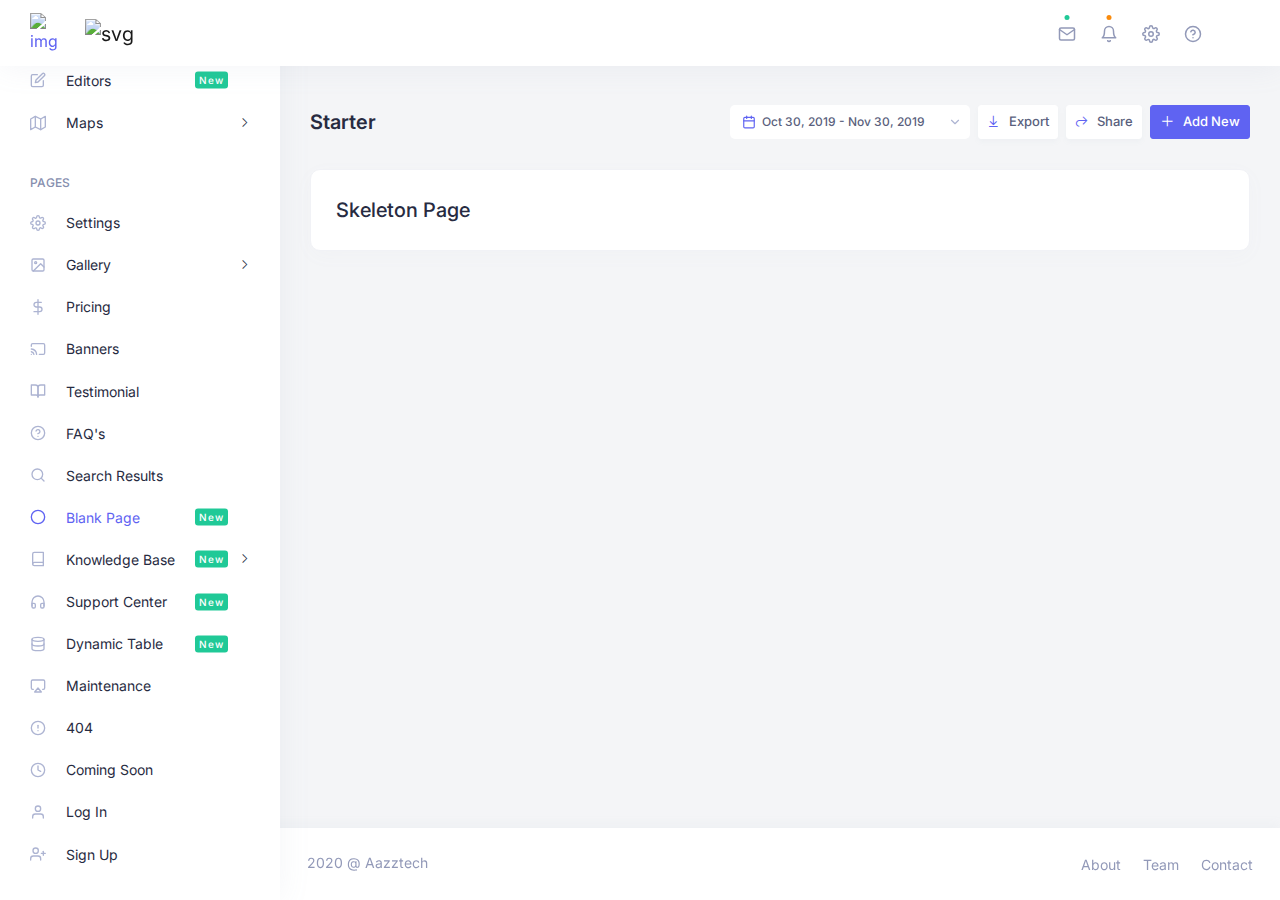
==== index.html @ fd158e1e "First setup" ====
<!DOCTYPE html>
<html lang="en" dir="ltr">
  <head>
    <meta charset="UTF-8" />
    <meta name="viewport" content="width=device-width, initial-scale=1.0" />
    <meta http-equiv="X-UA-Compatible" content="ie=edge" />
    <title>G-Score</title>

    <link href="https://fonts.googleapis.com/css2?family=Inter:wght@400;500;600;700&display=swap" rel="stylesheet"/>

    <!-- inject:css-->
    <link rel="stylesheet" href="assets/vendor_assets/css/bootstrap/bootstrap.css" />
    <link rel="stylesheet" href="assets/vendor_assets/css/daterangepicker.css" ß/>
    <link rel="stylesheet" href="assets/vendor_assets/css/fontawesome.css" />
    <link rel="stylesheet" href="assets/vendor_assets/css/footable.standalone.min.css" />
    <link rel="stylesheet" href="assets/vendor_assets/css/fullcalendar@5.2.0.css" />
    <link rel="stylesheet" href="assets/vendor_assets/css/jquery-jvectormap-2.0.5.css" />
    <link rel="stylesheet" href="assets/vendor_assets/css/jquery.mCustomScrollbar.min.css" />
    <link rel="stylesheet" href="assets/vendor_assets/css/leaflet.css" />
    <link rel="stylesheet" href="assets/vendor_assets/css/line-awesome.min.css" />
    <link rel="stylesheet" href="assets/vendor_assets/css/magnific-popup.css" />
    <link rel="stylesheet" href="assets/vendor_assets/css/MarkerCluster.css" />
    <link rel="stylesheet" href="assets/vendor_assets/css/MarkerCluster.Default.css" />
    <link rel="stylesheet" href="assets/vendor_assets/css/select2.min.css" />
    <link rel="stylesheet" href="assets/vendor_assets/css/slick.css" />
    <link rel="stylesheet" href="assets/vendor_assets/css/star-rating-svg.css" />
    <link rel="stylesheet" href="assets/vendor_assets/css/trumbowyg.min.css" />
    <link rel="stylesheet" href="assets/vendor_assets/css/wickedpicker.min.css" />
    <link rel="stylesheet" href="style.css" />
    <!-- endinject -->
    <link rel="icon" type="image/png" sizes="16x16" href="img/favicon.png" />
  </head>

  <body class="layout-light side-menu overlayScroll">
    <div class="mobile-search">
      <form class="search-form">
        <span data-feather="search"></span>
        <input
          class="form-control mr-sm-2 box-shadow-none"
          type="text"
          placeholder="Search..."
        />
      </form>
    </div>

    <div class="mobile-author-actions"></div>
    <header class="header-top">
      <nav class="navbar navbar-light">
        <div class="navbar-left">
          <a href="" class="sidebar-toggle">
            <img class="svg" src="assets/img/svg/bars.svg" alt="img"
          /></a>
          <a class="navbar-brand" href="#"
            ><img class="dark" src="img/logo_dark.png" alt="svg" /><img
              class="light"
              src="img/logo_white.png"
              alt="img"
          /></a>
          <!-- <form action="/" class="search-form">
            <span data-feather="search"></span>
            <input
              class="form-control mr-sm-2 box-shadow-none"
              type="text"
              placeholder="Search..."
            />
          </form> -->
          <div class="top-menu">
            <div class="strikingDash-top-menu position-relative">
              <ul>
                <li class="has-subMenu">
                  <a href="#" class="">Dashboard</a>
                  <ul class="subMenu">
                    <li>
                      <a class="" href="index.html">Social Media</a>
                    </li>
                    <li>
                      <a class="" href="business.html">FineTech / Business</a>
                    </li>
                    <li>
                      <a class="" href="performance.html">Site Performance</a>
                    </li>
                    <li>
                      <a class="" href="ecommerce.html">Ecommerce</a>
                    </li>
                    <li>
                      <a class="" href="crm.html"> CRM</a>
                    </li>
                    <li>
                      <a class="" href="sales.html"> Sales Performance</a>
                    </li>
                  </ul>
                </li>
                <li class="has-subMenu">
                  <a href="#" class="">Layouts</a>
                  <ul class="subMenu">
                    <li class="l_sidebar">
                      <a href="#" data-layout="light">Light Mode</a>
                    </li>
                    <li class="l_sidebar">
                      <a href="#" data-layout="dark">Dark Mode</a>
                    </li>
                    <li class="l_navbar">
                      <a href="#" data-layout="top">Top Menu</a>
                    </li>
                    <li class="l_navbar">
                      <a href="#" data-layout="side">Side Menu</a>
                    </li>
                    <li class="layout">
                      <a href="../rtl">RTL</a>
                    </li>
                    <li class="layout">
                      <a href="../ltr">LTR</a>
                    </li>
                  </ul>
                </li>
                <li class="has-subMenu">
                  <a href="#" class="">Apps</a>
                  <ul class="subMenu">
                    <li>
                      <a href="chat.html" class="">
                        <span
                          data-feather="message-square"
                          class="nav-icon"
                        ></span>
                        <span class="menu-text">Chat</span>
                      </a>
                    </li>
                    <li class="has-subMenu-left">
                      <a href="#" class="">
                        <span
                          data-feather="shopping-cart"
                          class="nav-icon"
                        ></span>
                        <span class="menu-text">eCommerce</span>
                      </a>
                      <ul class="subMenu">
                        <li>
                          <a href="products.html" class="">Products</a>
                        </li>
                        <li>
                          <a href="product-details.html" class=""
                            >Product Details</a
                          >
                        </li>
                        <li>
                          <a href="add-product.html" class="">Product Add</a>
                        </li>
                        <li>
                          <a href="" class="">Product Edit</a>
                        </li>
                        <li>
                          <a href="cart.html" class="">Cart</a>
                        </li>
                        <li>
                          <a href="order.html" class="">Orders</a>
                        </li>
                        <li>
                          <a href="sellers.html" class="">Sellers</a>
                        </li>
                        <li>
                          <a href="invoice.html" class="">Invoices</a>
                        </li>
                      </ul>
                    </li>
                    <li class="has-subMenu-left">
                      <a href="#" class="">
                        <span data-feather="mail" class="nav-icon"></span>
                        <span class="menu-text">Email</span>
                      </a>
                      <ul class="subMenu">
                        <li>
                          <a href="inbox.html" class="">Inbox</a>
                        </li>
                        <li>
                          <a href="read-email.html" class="">Read Email</a>
                        </li>
                      </ul>
                    </li>
                    <li>
                      <a href="chat.html" class="">
                        <span data-feather="bookmark" class="nav-icon"></span>
                        <span class="menu-text">Note</span>
                      </a>
                    </li>
                    <li class="has-subMenu-left">
                      <a href="#" class="">
                        <span data-feather="user" class="nav-icon"></span>
                        <span class="menu-text">Profile</span>
                      </a>
                      <ul class="subMenu">
                        <li>
                          <a href="profile.html" class="">Profile</a>
                        </li>
                        <li>
                          <a href="profile-setting.html" class=""
                            >Profile Settings</a
                          >
                        </li>
                      </ul>
                    </li>
                    <li class="has-subMenu-left">
                      <a href="#" class="">
                        <span data-feather="user-check" class="nav-icon"></span>
                        <span class="menu-text">Contact</span>
                      </a>
                      <ul class="subMenu">
                        <li>
                          <a class="" href="contact-1.html">Contact 1</a>
                        </li>
                        <li>
                          <a class="" href="contact-2.html">Contact 2</a>
                        </li>
                      </ul>
                    </li>
                    <li>
                      <a href="chat.html" class="">
                        <span data-feather="activity" class="nav-icon"></span>
                        <span class="menu-text">To-Do</span>
                      </a>
                    </li>
                    <li>
                      <a href="kanban.html" class="">
                        <span data-feather="columns" class="nav-icon"></span>
                        <span class="menu-text">Kanban Board</span>
                      </a>
                    </li>
                    <li class="has-subMenu-left">
                      <a href="#" class="">
                        <span data-feather="repeat" class="nav-icon"></span>
                        <span class="menu-text">Import & Export</span>
                      </a>
                      <ul class="subMenu">
                        <li>
                          <a class="" href="import.html">Import</a>
                        </li>
                        <li>
                          <a class="" href="export.html">Export</a>
                        </li>
                        <li>
                          <a class="" href="export-selected.html"
                            >Export Selected
                          </a>
                        </li>
                      </ul>
                    </li>
                    <li>
                      <a href="file-manager.html" class="">
                        <span data-feather="file" class="nav-icon"></span>
                        <span class="menu-text">File Manager</span>
                      </a>
                    </li>
                    <li>
                      <a href="task-app.html" class="">
                        <span data-feather="clipboard" class="nav-icon"></span>
                        <span class="menu-text">Task App</span>
                      </a>
                    </li>
                  </ul>
                </li>

                <li class="has-subMenu">
                  <a href="#" class="">Crud</a>
                  <ul class="subMenu">
                    <li class="has-subMenu-left">
                      <a href="#" class="">
                        <span
                          data-feather="shopping-cart"
                          class="nav-icon"
                        ></span>
                        <span class="menu-text">Firestore Crud</span>
                      </a>
                      <ul class="subMenu">
                        <li>
                          <a class="" href="firestore.html">View All</a>
                        </li>
                        <li>
                          <a class="" href="firestore-add.html">Add New</a>
                        </li>
                      </ul>
                    </li>
                  </ul>
                </li>

                <li class="mega-item has-subMenu">
                  <a href="#" class="active">Pages</a>
                  <ul class="megaMenu-wrapper megaMenu-small">
                    <li>
                      <ul>
                        <li>
                          <a href="projects.html" class="">Project</a>
                        </li>
                        <li>
                          <a href="application-ui.html" class=""
                            >Project Details</a
                          >
                        </li>
                        <li>
                          <a href="create.html" class="">Create Project</a>
                        </li>
                        <li>
                          <a href="users-card.html" class="">Team</a>
                        </li>
                        <li>
                          <a href="users-card2.html" class="">Users</a>
                        </li>
                        <li>
                          <a href="user-info.html" class="">Users Info</a>
                        </li>
                        <li>
                          <a href="users-list.html" class="">Users List</a>
                        </li>
                        <li>
                          <a href="users-group.html" class="">Users Group</a>
                        </li>
                        <li>
                          <a href="banner.html" class="">
                            <span class="menu-text">Banners</span>
                          </a>
                        </li>
                        <li>
                          <a href="testimonial.html" class="">
                            <span class="menu-text">Testimonial</span>
                          </a>
                        </li>
                        <li>
                          <a href="support.html" class="">
                            <span class="menu-text">Support Center</span>
                          </a>
                        </li>
                        <li>
                          <a href="dynamic-table.html" class="">
                            <span class="menu-text">Dynamic Table</span>
                          </a>
                        </li>
                      </ul>
                    </li>
                    <li>
                      <ul>
                        <li>
                          <a href="users-datatable.html" class=""
                            >Users Table</a
                          >
                        </li>
                        <li>
                          <a href="gallery.html" class="">Gallery 1</a>
                        </li>
                        <li>
                          <a href="gallery2.html" class="">Gallery 2</a>
                        </li>
                        <li>
                          <a href="pricing.html" class="">Pricing</a>
                        </li>
                        <li>
                          <a href="faq.html" class="">FAQ's</a>
                        </li>
                        <li>
                          <a href="search.html" class="">Search Results</a>
                        </li>
                        <li>
                          <a href="maintenance.html" class="">Coming Soon</a>
                        </li>
                        <li>
                          <a href="404.html" class="">404</a>
                        </li>
                        <li>
                          <a href="maintenance.html" class="">
                            <span class="menu-text">Maintenance</span>
                          </a>
                        </li>
                        <li>
                          <a href="login.html" class="">
                            <span class="menu-text">Log In</span>
                          </a>
                        </li>
                        <li>
                          <a href="sign-up.html" class="">
                            <span class="menu-text">Sign Up</span>
                          </a>
                        </li>
                        <li>
                          <a href="blank.html" class="active">
                            <span class="menu-text">Blank</span>
                          </a>
                        </li>
                      </ul>
                    </li>
                  </ul>
                </li>
                <li class="mega-item has-subMenu">
                  <a href="#" class="">Components</a>
                  <ul class="megaMenu-wrapper megaMenu-wide">
                    <li>
                      <span class="mega-title">Components</span>
                      <ul>
                        <li>
                          <a class="" href="alert.html">Alert</a>
                        </li>
                        <li>
                          <a class="" href="avatar.html">Avatar</a>
                        </li>
                        <li>
                          <a class="" href="badge.html">Badge</a>
                        </li>
                        <li>
                          <a class="" href="breadcrumbs.html">Breadcrumb</a>
                        </li>
                        <li>
                          <a class="" href="buttons.html">Button</a>
                        </li>
                        <li>
                          <a class="" href="cards.html">Cards</a>
                        </li>
                        <li>
                          <a class="" href="carousel.html">Carousel</a>
                        </li>
                        <li>
                          <a class="" href="checkbox.html">Checkbox</a>
                        </li>
                        <li>
                          <a class="" href="collapse.html">Collapse</a>
                        </li>
                        <li>
                          <a class="" href="comments.html">Comments</a>
                        </li>
                      </ul>
                    </li>
                    <li>
                      <span class="mega-title">Components</span>
                      <ul>
                        <li>
                          <a class="" href="dashboard-base.html"
                            >Dashboard Base</a
                          >
                        </li>
                        <li>
                          <a class="" href="date-picker.html">DatePicker</a>
                        </li>
                        <li>
                          <a class="" href="drawer.html">Drawer</a>
                        </li>
                        <li>
                          <a class="" href="drag-drop.html">Drag & Drop</a>
                        </li>
                        <li>
                          <a class="" href="dropdown.html">Dropdown</a>
                        </li>
                        <li>
                          <a class="" href="empty.html">Empty</a>
                        </li>
                        <li>
                          <a class="" href="input.html">Input</a>
                        </li>
                        <li>
                          <a class="" href="list.html">List</a>
                        </li>
                        <li>
                          <a class="" href="menu.html">Menu</a>
                        </li>
                        <li>
                          <a class="" href="message.html">Message</a>
                        </li>
                      </ul>
                    </li>
                    <li>
                      <span class="mega-title">Components</span>
                      <ul>
                        <li>
                          <a class="" href="modal.html">Modals</a>
                        </li>
                        <li>
                          <a class="" href="notifications.html">Notification</a>
                        </li>
                        <li>
                          <a class="" href="page-header.html">Page Headers</a>
                        </li>
                        <li>
                          <a class="" href="pagination.html">Paginations</a>
                        </li>
                        <li>
                          <a class="" href="progressbar.html">Progress</a>
                        </li>
                        <li>
                          <a class="" href="radio.html">Radio</a>
                        </li>
                        <li>
                          <a class="" href="rate.html">Rate</a>
                        </li>
                        <li>
                          <a class="" href="result.html">Result</a>
                        </li>
                        <li>
                          <a class="" href="select.html">Select</a>
                        </li>
                        <li>
                          <a class="" href="skeleton.html">Skeleton</a>
                        </li>
                        <li>
                          <a class="" href="time-picker.html">Timepicker</a>
                        </li>
                      </ul>
                    </li>
                    <li>
                      <span class="mega-title">Components</span>
                      <ul>
                        <li>
                          <a class="" href="slider.html">Slider</a>
                        </li>
                        <li>
                          <a class="" href="spin.html">Spinner</a>
                        </li>
                        <li>
                          <a class="" href="statistics.html">Statistic</a>
                        </li>
                        <li>
                          <a class="" href="steps.html">Steps</a>
                        </li>
                        <li>
                          <a class="" href="switch.html">Switch</a>
                        </li>
                        <li>
                          <a class="" href="tab.html">Tabs</a>
                        </li>
                        <li>
                          <a class="" href="tag.html">Tags</a>
                        </li>
                        <li>
                          <a class="" href="timeline.html">Timeline</a>
                        </li>
                        <li>
                          <a class="" href="timeline-2.html">Timeline 2</a>
                        </li>
                        <li>
                          <a class="" href="timeline-3.html">Timeline 3</a>
                        </li>
                        <li>
                          <a class="" href="uploads.html">Upload</a>
                        </li>
                      </ul>
                    </li>
                  </ul>
                </li>
                <li class="has-subMenu">
                  <a href="#" class="">Features</a>
                  <ul class="subMenu">
                    <li>
                      <a href="editors.html" class="">
                        <span data-feather="edit" class="nav-icon"></span>
                        <span class="menu-text">Editors</span>
                      </a>
                    </li>
                    <li class="has-subMenu-left">
                      <a href="#" class="">
                        <span data-feather="grid" class="nav-icon"></span>
                        <span class="menu-text">Icons</span>
                      </a>
                      <ul class="subMenu">
                        <li>
                          <a href="feather.html" class=""
                            >Feather icons (svg)</a
                          >
                        </li>
                        <li>
                          <a href="fontawesome.html" class="">Font Awesome</a>
                        </li>
                        <li>
                          <a href="lineawesome.html" class="">Line Awesome</a>
                        </li>
                      </ul>
                    </li>
                    <li class="has-subMenu-left">
                      <a href="#" class="">
                        <span
                          data-feather="bar-chart-2"
                          class="nav-icon"
                        ></span>
                        <span class="menu-text">Charts</span>
                      </a>
                      <ul class="subMenu">
                        <li>
                          <a class="" href="charts.html">Chart JS</a>
                        </li>
                        <li>
                          <a class="" href="google-chart.html">Google Charts</a>
                        </li>
                        <li>
                          <a class="" href="peity-chart.html">Peity Charts</a>
                        </li>
                      </ul>
                    </li>
                    <li class="has-subMenu-left">
                      <a href="#" class="">
                        <span data-feather="disc" class="nav-icon"></span>
                        <span class="menu-text">Froms</span>
                      </a>
                      <ul class="subMenu">
                        <li>
                          <a class="" href="form.html">Basics</a>
                        </li>
                        <li>
                          <a class="" href="form-layouts.html">Layouts</a>
                        </li>
                        <li>
                          <a class="" href="form-elements.html">Elements</a>
                        </li>
                        <li>
                          <a class="" href="form-components.html">Components</a>
                        </li>
                        <li>
                          <a class="" href="form-validations.html"
                            >Validations</a
                          >
                        </li>
                      </ul>
                    </li>

                    <li class="has-subMenu-left">
                      <a href="#" class="">
                        <span data-feather="map" class="nav-icon"></span>
                        <span class="menu-text">Maps</span>
                      </a>
                      <ul class="subMenu">
                        <li>
                          <a href="google-map.html" class="">Google Maps</a>
                        </li>
                        <li>
                          <a href="leaflet-map.html" class="">Leaflet Maps</a>
                        </li>
                        <li>
                          <a href="vector-map.html" class="">Vector Maps</a>
                        </li>
                      </ul>
                    </li>
                    <li class="has-subMenu-left">
                      <a href="#" class="">
                        <span data-feather="server" class="nav-icon"></span>
                        <span class="menu-text">Widget</span>
                      </a>
                      <ul class="subMenu">
                        <li>
                          <a class="" href="widget-charts.html">Chart</a>
                        </li>
                        <li>
                          <a class="" href="widget-mixed.html">Mixed</a>
                        </li>
                        <li>
                          <a class="" href="widget-card.html">Card</a>
                        </li>
                      </ul>
                    </li>
                    <li class="has-subMenu-left">
                      <a href="#" class="">
                        <span data-feather="square" class="nav-icon"></span>
                        <span class="menu-text">Wizards</span>
                      </a>
                      <ul class="subMenu">
                        <li>
                          <a href="checkout-wizard6.html" class="">Wizard 1</a>
                        </li>
                        <li>
                          <a href="checkout-wizard7.html" class="">Wizard 2</a>
                        </li>
                        <li>
                          <a href="checkout-wizard8.html" class="">Wizard 3</a>
                        </li>
                        <li>
                          <a href="checkout-wizard9.html" class="">Wizard 4</a>
                        </li>
                        <li>
                          <a href="checkout-wizard10.html" class="">Wizard 5</a>
                        </li>
                      </ul>
                    </li>
                    <li class="has-subMenu-left">
                      <a href="#" class="">
                        <span data-feather="book" class="nav-icon"></span>
                        <span class="menu-text">Knowledge Base</span>
                      </a>
                      <ul class="subMenu">
                        <li>
                          <a class="" href="knowledgebase.html"
                            >Knowledge Base</a
                          >
                        </li>
                        <li>
                          <a class="" href="knowledgebase-2.html"
                            >All Article</a
                          >
                        </li>

                        <li>
                          <a class="" href="knowledgebase-3.html"
                            >Single Article</a
                          >
                        </li>
                      </ul>
                    </li>
                  </ul>
                </li>
              </ul>
            </div>
          </div>
        </div>
        <!-- ends: navbar-left -->

        <div class="navbar-right">
          <ul class="navbar-right__menu">
            <li class="nav-search d-none">
              <a href="#" class="search-toggle">
                <i class="la la-search"></i>
                <i class="la la-times"></i>
              </a>
              <form action="/" class="search-form-topMenu">
                <span class="search-icon" data-feather="search"></span>
                <input
                  class="form-control mr-sm-2 box-shadow-none"
                  type="text"
                  placeholder="Search..."
                />
              </form>
            </li>
            <li class="nav-message">
              <div class="dropdown-custom">
                <a href="javascript:;" class="nav-item-toggle">
                  <span data-feather="mail"></span
                ></a>
                <div class="dropdown-wrapper">
                  <h2 class="dropdown-wrapper__title">
                    Messages
                    <span class="badge-circle badge-success ml-1">2</span>
                  </h2>
                  <ul>
                    <li class="author-online has-new-message">
                      <div class="user-avater">
                        <img src="img/team-1.png" alt="" />
                      </div>
                      <div class="user-message">
                        <p>
                          <a
                            href=""
                            class="subject stretched-link text-truncate"
                            style="max-width: 180px"
                            >Web Design</a
                          >
                          <span class="time-posted">3 hrs ago</span>
                        </p>
                        <p>
                          <span
                            class="desc text-truncate"
                            style="max-width: 215px"
                            >Lorem ipsum dolor amet cosec Lorem ipsum</span
                          >
                          <span
                            class="msg-count badge-circle badge-success badge-sm"
                            >1</span
                          >
                        </p>
                      </div>
                    </li>
                    <li class="author-offline has-new-message">
                      <div class="user-avater">
                        <img src="img/team-1.png" alt="" />
                      </div>
                      <div class="user-message">
                        <p>
                          <a
                            href=""
                            class="subject stretched-link text-truncate"
                            style="max-width: 180px"
                            >Web Design</a
                          >
                          <span class="time-posted">3 hrs ago</span>
                        </p>
                        <p>
                          <span
                            class="desc text-truncate"
                            style="max-width: 215px"
                            >Lorem ipsum dolor amet cosec Lorem ipsum</span
                          >
                          <span
                            class="msg-count badge-circle badge-success badge-sm"
                            >1</span
                          >
                        </p>
                      </div>
                    </li>
                    <li class="author-online has-new-message">
                      <div class="user-avater">
                        <img src="img/team-1.png" alt="" />
                      </div>
                      <div class="user-message">
                        <p>
                          <a
                            href=""
                            class="subject stretched-link text-truncate"
                            style="max-width: 180px"
                            >Web Design</a
                          >
                          <span class="time-posted">3 hrs ago</span>
                        </p>
                        <p>
                          <span
                            class="desc text-truncate"
                            style="max-width: 215px"
                            >Lorem ipsum dolor amet cosec Lorem ipsum</span
                          >
                          <span
                            class="msg-count badge-circle badge-success badge-sm"
                            >1</span
                          >
                        </p>
                      </div>
                    </li>
                    <li class="author-offline">
                      <div class="user-avater">
                        <img src="img/team-1.png" alt="" />
                      </div>
                      <div class="user-message">
                        <p>
                          <a
                            href=""
                            class="subject stretched-link text-truncate"
                            style="max-width: 180px"
                            >Web Design</a
                          >
                          <span class="time-posted">3 hrs ago</span>
                        </p>
                        <p>
                          <span
                            class="desc text-truncate"
                            style="max-width: 215px"
                            >Lorem ipsum dolor amet cosec Lorem ipsum</span
                          >
                        </p>
                      </div>
                    </li>
                    <li class="author-offline">
                      <div class="user-avater">
                        <img src="img/team-1.png" alt="" />
                      </div>
                      <div class="user-message">
                        <p>
                          <a
                            href=""
                            class="subject stretched-link text-truncate"
                            style="max-width: 180px"
                            >Web Design</a
                          >
                          <span class="time-posted">3 hrs ago</span>
                        </p>
                        <p>
                          <span
                            class="desc text-truncate"
                            style="max-width: 215px"
                            >Lorem ipsum dolor amet cosec Lorem ipsum</span
                          >
                        </p>
                      </div>
                    </li>
                  </ul>
                  <a href="" class="dropdown-wrapper__more">See All Message</a>
                </div>
              </div>
            </li>
            <!-- ends: nav-message -->
            <li class="nav-notification">
              <div class="dropdown-custom">
                <a href="javascript:;" class="nav-item-toggle">
                  <span data-feather="bell"></span
                ></a>
                <div class="dropdown-wrapper">
                  <h2 class="dropdown-wrapper__title">
                    Notifications
                    <span class="badge-circle badge-warning ml-1">4</span>
                  </h2>
                  <ul>
                    <li
                      class="nav-notification__single nav-notification__single--unread d-flex flex-wrap"
                    >
                      <div
                        class="nav-notification__type nav-notification__type--primary"
                      >
                        <span data-feather="inbox"></span>
                      </div>
                      <div class="nav-notification__details">
                        <p>
                          <a
                            href=""
                            class="subject stretched-link text-truncate"
                            style="max-width: 180px"
                            >James</a
                          >
                          <span>sent you a message</span>
                        </p>
                        <p>
                          <span class="time-posted">5 hours ago</span>
                        </p>
                      </div>
                    </li>
                    <li
                      class="nav-notification__single nav-notification__single--unread d-flex flex-wrap"
                    >
                      <div
                        class="nav-notification__type nav-notification__type--secondary"
                      >
                        <span data-feather="upload"></span>
                      </div>
                      <div class="nav-notification__details">
                        <p>
                          <a
                            href=""
                            class="subject stretched-link text-truncate"
                            style="max-width: 180px"
                            >James</a
                          >
                          <span>sent you a message</span>
                        </p>
                        <p>
                          <span class="time-posted">5 hours ago</span>
                        </p>
                      </div>
                    </li>
                    <li
                      class="nav-notification__single nav-notification__single--unread d-flex flex-wrap"
                    >
                      <div
                        class="nav-notification__type nav-notification__type--success"
                      >
                        <span data-feather="log-in"></span>
                      </div>
                      <div class="nav-notification__details">
                        <p>
                          <a
                            href=""
                            class="subject stretched-link text-truncate"
                            style="max-width: 180px"
                            >James</a
                          >
                          <span>sent you a message</span>
                        </p>
                        <p>
                          <span class="time-posted">5 hours ago</span>
                        </p>
                      </div>
                    </li>
                    <li
                      class="nav-notification__single nav-notification__single d-flex flex-wrap"
                    >
                      <div
                        class="nav-notification__type nav-notification__type--info"
                      >
                        <span data-feather="at-sign"></span>
                      </div>
                      <div class="nav-notification__details">
                        <p>
                          <a
                            href=""
                            class="subject stretched-link text-truncate"
                            style="max-width: 180px"
                            >James</a
                          >
                          <span>sent you a message</span>
                        </p>
                        <p>
                          <span class="time-posted">5 hours ago</span>
                        </p>
                      </div>
                    </li>
                    <li
                      class="nav-notification__single nav-notification__single d-flex flex-wrap"
                    >
                      <div
                        class="nav-notification__type nav-notification__type--danger"
                      >
                        <span data-feather="heart"></span>
                      </div>
                      <div class="nav-notification__details">
                        <p>
                          <a
                            href=""
                            class="subject stretched-link text-truncate"
                            style="max-width: 180px"
                            >James</a
                          >
                          <span>sent you a message</span>
                        </p>
                        <p>
                          <span class="time-posted">5 hours ago</span>
                        </p>
                      </div>
                    </li>
                  </ul>
                  <a href="" class="dropdown-wrapper__more"
                    >See all incoming activity</a
                  >
                </div>
              </div>
            </li>
            <!-- ends: .nav-notification -->
            <li class="nav-settings">
              <div class="dropdown-custom">
                <a href="javascript:;" class="nav-item-toggle">
                  <span data-feather="settings"></span
                ></a>
                <div class="dropdown-wrapper dropdown-wrapper--large">
                  <ul class="list-settings">
                    <li class="d-flex">
                      <div class="mr-3"><img src="img/mail.png" alt="" /></div>
                      <div class="flex-grow-1">
                        <h6>
                          <a href="" class="stretched-link">All Features</a>
                        </h6>
                        <p>Introducing Increment subscriptions</p>
                      </div>
                    </li>
                    <li class="d-flex">
                      <div class="mr-3">
                        <img src="img/color-palette.png" alt="" />
                      </div>
                      <div class="flex-grow-1">
                        <h6>
                          <a href="" class="stretched-link">Themes</a>
                        </h6>
                        <p>Third party themes that are compatible</p>
                      </div>
                    </li>
                    <li class="d-flex">
                      <div class="mr-3"><img src="img/home.png" alt="" /></div>
                      <div class="flex-grow-1">
                        <h6>
                          <a href="" class="stretched-link">Payments</a>
                        </h6>
                        <p>We handle billions of dollars</p>
                      </div>
                    </li>
                    <li class="d-flex">
                      <div class="mr-3">
                        <img src="img/video-camera.png" alt="" />
                      </div>
                      <div class="flex-grow-1">
                        <h6>
                          <a href="" class="stretched-link">Design Mockups</a>
                        </h6>
                        <p>Share planning visuals with clients</p>
                      </div>
                    </li>
                    <li class="d-flex">
                      <div class="mr-3">
                        <img src="img/document.png" alt="" />
                      </div>
                      <div class="flex-grow-1">
                        <h6>
                          <a href="" class="stretched-link">Content Planner</a>
                        </h6>
                        <p>Centralize content gethering and editing</p>
                      </div>
                    </li>
                    <li class="d-flex">
                      <div class="mr-3">
                        <img src="img/microphone.png" alt="" />
                      </div>
                      <div class="flex-grow-1">
                        <h6>
                          <a href="" class="stretched-link">Diagram Maker</a>
                        </h6>
                        <p>Plan user flows & test scenarios</p>
                      </div>
                    </li>
                  </ul>
                </div>
              </div>
            </li>
            <!-- ends: .nav-settings -->
            <li class="nav-support">
              <div class="dropdown-custom">
                <a href="javascript:;" class="nav-item-toggle">
                  <span data-feather="help-circle"></span
                ></a>
                <div class="dropdown-wrapper">
                  <div class="list-group">
                    <span>Documentation</span>
                    <ul>
                      <li>
                        <a href="">How to customize admin</a>
                      </li>
                      <li>
                        <a href="">How to use</a>
                      </li>
                      <li>
                        <a href="">The relation of vertical spacing</a>
                      </li>
                    </ul>
                  </div>
                  <div class="list-group">
                    <span>Payments</span>
                    <ul>
                      <li>
                        <a href="">How to customize admin</a>
                      </li>
                      <li>
                        <a href="">How to use</a>
                      </li>
                    </ul>
                  </div>
                  <div class="list-group">
                    <span>Content Planner</span>
                    <ul>
                      <li>
                        <a href="">How to customize admin</a>
                      </li>
                      <li>
                        <a href="">How to use</a>
                      </li>
                    </ul>
                  </div>
                </div>
              </div>
            </li>
            <!-- ends: .nav-support -->
            <li class="nav-flag-select">
              <div class="dropdown-custom">
                <a href="javascript:;" class="nav-item-toggle"
                  ><img src="img/flag.png" alt="" class="rounded-circle"
                /></a>
                <div class="dropdown-wrapper dropdown-wrapper--small">
                  <a href=""><img src="img/eng.png" alt="" /> English</a>
                  <a href=""><img src="img/ger.png" alt="" /> German</a>
                  <a href=""><img src="img/spa.png" alt="" /> Spanish</a>
                  <a href=""><img src="img/tur.png" alt="" /> Turkish</a>
                </div>
              </div>
            </li>
            <!-- ends: .nav-flag-select -->
            <li class="nav-author">
              <div class="dropdown-custom">
                <a href="javascript:;" class="nav-item-toggle"
                  ><img src="img/author-nav.jpg" alt="" class="rounded-circle"
                /></a>
                <div class="dropdown-wrapper">
                  <div class="nav-author__info">
                    <div class="author-img">
                      <img
                        src="img/author-nav.jpg"
                        alt=""
                        class="rounded-circle"
                      />
                    </div>
                    <div>
                      <h6>Abdullah Bin Talha</h6>
                      <span>UI Designer</span>
                    </div>
                  </div>
                  <div class="nav-author__options">
                    <ul>
                      <li>
                        <a href="">
                          <span data-feather="user"></span> Profile</a
                        >
                      </li>
                      <li>
                        <a href="">
                          <span data-feather="settings"></span> Settings</a
                        >
                      </li>
                      <li>
                        <a href=""> <span data-feather="key"></span> Billing</a>
                      </li>
                      <li>
                        <a href="">
                          <span data-feather="users"></span> Activity</a
                        >
                      </li>
                      <li>
                        <a href=""> <span data-feather="bell"></span> Help</a>
                      </li>
                    </ul>
                    <a href="" class="nav-author__signout">
                      <span data-feather="log-out"></span> Sign Out</a
                    >
                  </div>
                </div>
                <!-- ends: .dropdown-wrapper -->
              </div>
            </li>
            <!-- ends: .nav-author -->
          </ul>
          <!-- ends: .navbar-right__menu -->
          <div class="navbar-right__mobileAction d-md-none">
            <a href="#" class="btn-search">
              <span data-feather="search"></span>
              <span data-feather="x"></span
            ></a>
            <a href="#" class="btn-author-action">
              <span data-feather="more-vertical"></span
            ></a>
          </div>
        </div>
        <!-- ends: .navbar-right -->
      </nav>
    </header>
    <main class="main-content">
      <aside class="sidebar-wrapper">
        <div class="sidebar sidebar-collapse" id="sidebar">
          <div class="sidebar__menu-group">
            <ul class="sidebar_nav">
              <li class="menu-title">
                <span>Main menu</span>
              </li>
              <li class="has-child">
                <a href="#" class="">
                  <span data-feather="home" class="nav-icon"></span>
                  <span class="menu-text">Dashboard</span>
                  <span class="toggle-icon"></span>
                </a>
                <ul>
                  <li>
                    <a class="" href="index.html">Social Media</a>
                  </li>
                  <li>
                    <a class="" href="business.html">FineTech / Business</a>
                  </li>
                  <li>
                    <a class="" href="performance.html">Site Performance</a>
                  </li>
                  <li>
                    <a class="" href="ecommerce.html">Ecommerce</a>
                  </li>
                  <li>
                    <a class="" href="crm.html"> CRM</a>
                  </li>
                  <li>
                    <a class="" href="sales.html"> Sales Performance</a>
                  </li>
                </ul>
              </li>
              <li class="has-child">
                <a href="#" class="">
                  <span data-feather="layout" class="nav-icon"></span>
                  <span class="menu-text">Layouts</span>
                  <span class="toggle-icon"></span>
                </a>
                <ul>
                  <li class="l_sidebar">
                    <a href="#" data-layout="light">Light Mode</a>
                  </li>
                  <li class="l_sidebar">
                    <a href="#" data-layout="dark">Dark Mode</a>
                  </li>
                  <li class="l_navbar">
                    <a href="#" data-layout="top">Top Menu</a>
                  </li>
                  <li class="l_navbar">
                    <a href="#" data-layout="side">Side Menu</a>
                  </li>
                  <li class="layout">
                    <a href="../rtl">RTL</a>
                  </li>
                  <li class="layout">
                    <a href="../ltr">LTR</a>
                  </li>
                </ul>
              </li>
              <li>
                <a href="changelog.html" class="">
                  <span data-feather="activity" class="nav-icon"></span>
                  <span class="menu-text">Changelog</span>
                  <span class="badge badge-primary menuItem">2.1.6</span>
                </a>
              </li>
              <li class="menu-title m-top-30">
                <span>Applications</span>
              </li>
              <li class="has-child">
                <a href="#" class="">
                  <span data-feather="mail" class="nav-icon"></span>
                  <span class="menu-text">Email</span>
                  <span class="toggle-icon"></span>
                </a>
                <ul>
                  <li>
                    <a class="" href="inbox.html">Inbox</a>
                  </li>
                  <li>
                    <a class="" href="read-email.html">Read Email</a>
                  </li>
                </ul>
              </li>
              <li>
                <a href="chat.html" class="">
                  <span data-feather="message-square" class="nav-icon"></span>
                  <span class="menu-text">Chat</span>
                </a>
              </li>
              <li class="has-child">
                <a href="#" class="">
                  <span data-feather="shopping-cart" class="nav-icon"></span>
                  <span class="menu-text">eCommerce</span>
                  <span class="toggle-icon"></span>
                </a>
                <ul>
                  <li>
                    <a href="products.html" class="">Products</a>
                  </li>
                  <li>
                    <a href="product-details.html" class="">Product Details</a>
                  </li>
                  <li>
                    <a href="add-product.html" class="">Product Add</a>
                  </li>
                  <li>
                    <a href="add-product.html" class="">Product Edit</a>
                  </li>
                  <li>
                    <a href="cart.html" class="">Cart</a>
                  </li>
                  <li>
                    <a href="order.html" class="">Orders</a>
                  </li>
                  <li>
                    <a href="sellers.html" class="">Sellers</a>
                  </li>
                  <li>
                    <a href="invoice.html" class="">Invoices</a>
                  </li>
                </ul>
              </li>
              <li class="has-child">
                <a href="#" class="">
                  <span data-feather="aperture" class="nav-icon"></span>
                  <span class="menu-text">Social App</span>
                  <span class="toggle-icon"></span>
                </a>
                <ul>
                  <li class="nav-item">
                    <a href="profile.html" class="">My Profile</a>
                  </li>
                  <li>
                    <a href="profile-setting.html" class=""
                      >Profile Settings<span
                        class="badge badge-success menuItem"
                        >New</span
                      ></a
                    >
                  </li>
                  <li class="nav-item">
                    <a class="nav-link" href="profile.html#timeline"
                      >Timeline</a
                    >
                  </li>
                  <li class="nav-item">
                    <a class="nav-link" href="profile.html#activity"
                      >Activity</a
                    >
                  </li>
                </ul>
              </li>
              <li class="has-child">
                <a href="#" class="">
                  <span data-feather="target" class="nav-icon"></span>
                  <span class="menu-text">Project</span>
                  <span class="toggle-icon"></span>
                </a>
                <ul>
                  <li>
                    <a href="projects.html" class="">Project</a>
                  </li>
                  <li>
                    <a href="application-ui.html" class="">Project Details</a>
                  </li>
                  <li>
                    <a href="create.html" class="">Create Project</a>
                  </li>
                </ul>
              </li>
              <li>
                <a href="calendar.html" class="">
                  <span data-feather="calendar" class="nav-icon"></span>
                  <span class="menu-text">Calendar</span>
                </a>
              </li>
              <li class="has-child">
                <a href="#" class="">
                  <span data-feather="folder" class="nav-icon"></span>
                  <span class="menu-text">Users</span>
                  <span class="toggle-icon"></span>
                </a>
                <ul>
                  <li>
                    <a href="users-membar.html" class="">Team</a>
                  </li>
                  <li>
                    <a href="users-card.html" class="">Users Grid</a>
                  </li>
                  <li>
                    <a href="users-list.html" class="">Users List</a>
                  </li>
                  <li>
                    <a href="users-card2.html" class="">Users Grid style</a>
                  </li>
                  <li>
                    <a href="users-group.html" class="">Users Group</a>
                  </li>
                  <li>
                    <a href="user-info.html" class=""
                      ><span class="badge badge-success menuItem">New</span>Add
                      User</a
                    >
                  </li>
                  <li>
                    <a href="users-datatable.html" class="">Users Table</a>
                  </li>
                </ul>
              </li>
              <li class="has-child">
                <a href="#" class="">
                  <span data-feather="user-check" class="nav-icon"></span>
                  <span class="menu-text">Contact</span>
                  <span class="toggle-icon"></span>
                </a>
                <ul>
                  <li>
                    <a class="" href="contact-2.html">Contact Grid</a>
                  </li>
                  <li>
                    <a class="" href="contact-1.html">Contact List</a>
                  </li>
                  <li>
                    <a class="" href="contact-3.html">Contact Create</a>
                  </li>
                </ul>
              </li>
              <li>
                <a href="note.html" class="">
                  <span data-feather="file-text" class="nav-icon"></span>
                  <span class="menu-text">Note</span>
                </a>
              </li>
              <li>
                <a href="to-do.html" class="">
                  <span data-feather="check-square" class="nav-icon"></span>
                  <span class="menu-text">To-Do</span>
                </a>
              </li>
              <li>
                <a href="kanban.html" class="">
                  <span data-feather="columns" class="nav-icon"></span>
                  <span class="menu-text">Kanban Board</span>
                  <span class="badge badge-success menuItem">New</span>
                </a>
              </li>
              <li class="has-child">
                <a href="#" class="">
                  <span data-feather="repeat" class="nav-icon"></span>
                  <span class="menu-text">Import & Export</span>
                  <span class="toggle-icon"></span>
                  <span class="badge badge-success menuItem">New</span>
                </a>
                <ul>
                  <li>
                    <a class="" href="import.html">Import</a>
                  </li>
                  <li>
                    <a class="" href="export.html">Export</a>
                  </li>
                  <li>
                    <a class="" href="export-selected.html">Export Selected </a>
                  </li>
                </ul>
              </li>
              <li>
                <a href="file-manager.html" class="">
                  <span data-feather="file" class="nav-icon"></span>
                  <span class="menu-text">File Manager</span>
                </a>
              </li>
              <li>
                <a href="task-app.html" class="">
                  <span data-feather="clipboard" class="nav-icon"></span>
                  <span class="menu-text">Task App</span>
                  <span class="badge badge-success menuItem">New</span>
                </a>
              </li>
              <li>
                <a href="bookmarks.html" class="">
                  <span data-feather="bookmark" class="nav-icon"></span>
                  <span class="menu-text"
                    >Bookmarks<span class="badge badge-success menuItem"
                      >New</span
                    ></span
                  >
                </a>
              </li>
              <li class="menu-title m-top-30">
                <span>CRUD</span>
              </li>
              <li class="has-child">
                <a href="#" class="">
                  <span data-feather="database" class="nav-icon"></span>
                  <span class="menu-text">Firestore Crud</span>
                  <span class="toggle-icon"></span>
                  <span class="badge badge-success menuItem">New</span>
                </a>
                <ul>
                  <li>
                    <a class="" href="firestore.html">View All</a>
                  </li>
                  <li>
                    <a class="" href="firestore-add.html">Add New</a>
                  </li>
                </ul>
              </li>
              <li class="menu-title m-top-30">
                <span>Features</span>
              </li>
              <li class="has-child">
                <a href="#" class="">
                  <span data-feather="layers" class="nav-icon"></span>
                  <span class="menu-text">UI Elements</span>
                  <span class="toggle-icon"></span>
                </a>
                <ul>
                  <li>
                    <a class="" href="alert.html">Alert</a>
                  </li>
                  <li>
                    <a class="" href="avatar.html">Avatar</a>
                  </li>
                  <li>
                    <a class="" href="badge.html">Badge</a>
                  </li>
                  <li>
                    <a class="" href="breadcrumbs.html">Breadcrumb</a>
                  </li>
                  <li>
                    <a class="" href="buttons.html">Button</a>
                  </li>
                  <li>
                    <a class="" href="cards.html">Cards</a>
                  </li>
                  <li>
                    <a class="" href="carousel.html">Carousel</a>
                  </li>
                  <li>
                    <a class="" href="checkbox.html">Checkbox</a>
                  </li>
                  <li>
                    <a class="" href="collapse.html">Collapse</a>
                  </li>
                  <li>
                    <a class="" href="comments.html">Comments</a>
                  </li>
                  <li>
                    <a class="" href="dashboard-base.html">Dashboard Base</a>
                  </li>
                  <li>
                    <a class="" href="date-picker.html">DatePicker</a>
                  </li>
                  <li>
                    <a class="" href="drawer.html">Drawer</a>
                  </li>
                  <li>
                    <a class="" href="drag-drop.html">Drag & Drop</a>
                  </li>
                  <li>
                    <a class="" href="dropdown.html">Dropdown</a>
                  </li>
                  <li>
                    <a class="" href="empty.html">Empty</a>
                  </li>
                  <li>
                    <a class="" href="grid.html"
                      ><span class="badge badge-success menuItem">New</span
                      >Grid</a
                    >
                  </li>
                  <li>
                    <a class="" href="input.html">Input</a>
                  </li>
                  <li>
                    <a class="" href="list.html">List</a>
                  </li>
                  <li>
                    <a class="" href="menu.html">Menu</a>
                  </li>
                  <li>
                    <a class="" href="message.html">Message</a>
                  </li>
                  <li>
                    <a class="" href="modal.html">Modals</a>
                  </li>
                  <li>
                    <a class="" href="notifications.html">Notification</a>
                  </li>
                  <li>
                    <a class="" href="page-header.html">Page Headers</a>
                  </li>
                  <li>
                    <a class="" href="pagination.html">Paginations</a>
                  </li>
                  <li>
                    <a class="" href="progressbar.html">Progress</a>
                  </li>
                  <li>
                    <a class="" href="radio.html">Radio</a>
                  </li>
                  <li>
                    <a class="" href="rate.html">Rate</a>
                  </li>
                  <li>
                    <a class="" href="result.html">Result</a>
                  </li>
                  <li>
                    <a class="" href="select.html">Select</a>
                  </li>
                  <li>
                    <a class="" href="skeleton.html">Skeleton</a>
                  </li>
                  <li>
                    <a class="" href="slider.html">Slider</a>
                  </li>
                  <li>
                    <a class="" href="spin.html">Spinner</a>
                  </li>
                  <li>
                    <a class="" href="statistics.html">Statistic</a>
                  </li>
                  <li>
                    <a class="" href="steps.html">Steps</a>
                  </li>
                  <li>
                    <a class="" href="switch.html">Switch</a>
                  </li>
                  <li>
                    <a class="" href="tab.html">Tabs</a>
                  </li>
                  <li>
                    <a class="" href="tag.html">Tags</a>
                  </li>
                  <li>
                    <a class="" href="timeline.html">Timeline</a>
                  </li>
                  <li>
                    <a class="" href="timeline-2.html">Timeline 2</a>
                  </li>
                  <li>
                    <a class="" href="timeline-3.html">Timeline 3</a>
                  </li>
                  <li>
                    <a class="" href="time-picker.html">Timepicker</a>
                  </li>
                  <li>
                    <a class="" href="uploads.html">Upload</a>
                  </li>
                </ul>
              </li>
              <li class="has-child">
                <a href="#" class="">
                  <span data-feather="bar-chart-2" class="nav-icon"></span>
                  <span class="menu-text">Charts</span>
                  <span class="toggle-icon"></span>
                </a>
                <ul>
                  <li>
                    <a class="" href="charts.html">Chart JS</a>
                  </li>
                  <li>
                    <a class="" href="google-chart.html">Google Charts</a>
                  </li>
                  <li>
                    <a class="" href="peity-chart.html">Peity Charts</a>
                  </li>
                </ul>
              </li>
              <li class="has-child">
                <a href="#" class="">
                  <span data-feather="disc" class="nav-icon"></span>
                  <span class="menu-text">Froms</span>
                  <span class="toggle-icon"></span>
                  <span class="badge badge-success menuItem">New</span>
                </a>
                <ul>
                  <li>
                    <a class="" href="form.html">Basics</a>
                  </li>
                  <li>
                    <a class="" href="form-layouts.html">Layouts</a>
                  </li>
                  <li>
                    <a class="" href="form-elements.html">Elements</a>
                  </li>
                  <li>
                    <a class="" href="form-components.html">Components</a>
                  </li>
                  <li>
                    <a class="" href="form-validations.html">Validations</a>
                  </li>
                </ul>
              </li>

              <li class="has-child">
                <a href="#" class="">
                  <span data-feather="cpu" class="nav-icon"></span>
                  <span class="menu-text">Table</span>
                  <span class="toggle-icon"></span>
                </a>
                <ul>
                  <li>
                    <a href="basic-table.html" class="">Basic Table</a>
                  </li>
                  <li>
                    <a href="datatable.html" class="">Data Table</a>
                  </li>
                </ul>
              </li>
              <li class="has-child">
                <a href="#" class="">
                  <span data-feather="server" class="nav-icon"></span>
                  <span class="menu-text">Widget</span>
                  <span class="toggle-icon"></span>
                </a>
                <ul>
                  <li>
                    <a class="" href="widget-charts.html">Chart</a>
                  </li>
                  <li>
                    <a class="" href="widget-mixed.html">Mixed</a>
                  </li>
                  <li>
                    <a class="" href="widget-card.html">Card</a>
                  </li>
                </ul>
              </li>
              <li class="has-child">
                <a href="#" class="">
                  <span data-feather="square" class="nav-icon"></span>
                  <span class="menu-text">Wizards</span>
                  <span class="toggle-icon"></span>
                </a>
                <ul>
                  <li>
                    <a href="checkout-wizard6.html" class="">Wizard 1</a>
                  </li>
                  <li>
                    <a href="checkout-wizard7.html" class="">Wizard 2</a>
                  </li>
                  <li>
                    <a href="checkout-wizard8.html" class="">Wizard 3</a>
                  </li>
                  <li>
                    <a href="checkout-wizard9.html" class="">Wizard 4</a>
                  </li>
                  <li>
                    <a href="checkout-wizard10.html" class="">Wizard 5</a>
                  </li>
                </ul>
              </li>
              <li class="has-child">
                <a href="#" class="">
                  <span data-feather="grid" class="nav-icon"></span>
                  <span class="menu-text">Icons</span>
                  <span class="toggle-icon"></span>
                </a>
                <ul>
                  <li>
                    <a href="feather.html" class="">Feather icons (svg)</a>
                  </li>
                  <li>
                    <a href="fontawesome.html" class="">Font Awesome</a>
                  </li>
                  <li>
                    <a href="lineawesome.html" class="">Line Awesome</a>
                  </li>
                </ul>
              </li>
              <li>
                <a href="editors.html" class="">
                  <span data-feather="edit" class="nav-icon"></span>
                  <span class="menu-text">Editors</span>
                  <span class="badge badge-success menuItem">New</span>
                </a>
              </li>
              <li class="has-child">
                <a href="#" class="">
                  <span data-feather="map" class="nav-icon"></span>
                  <span class="menu-text">Maps</span>
                  <span class="toggle-icon"></span>
                </a>
                <ul>
                  <li>
                    <a href="google-map.html" class="">Google Maps</a>
                  </li>
                  <li>
                    <a href="leaflet-map.html" class="">Leaflet Maps</a>
                  </li>
                  <li>
                    <a href="vector-map.html" class="">Vector Maps</a>
                  </li>
                </ul>
              </li>
              <li class="menu-title m-top-30">
                <span>Pages</span>
              </li>
              <li>
                <a href="profile-setting.html" class="">
                  <span data-feather="settings" class="nav-icon"></span>
                  <span class="menu-text">Settings</span>
                </a>
              </li>
              <li class="has-child">
                <a href="#" class="">
                  <span data-feather="image" class="nav-icon"></span>
                  <span class="menu-text">Gallery</span>
                  <span class="toggle-icon"></span>
                </a>
                <ul>
                  <li>
                    <a href="gallery.html" class="">Gallery 1</a>
                  </li>
                  <li>
                    <a href="gallery2.html" class=""
                      >Gallery 2<span class="badge badge-success menuItem"
                        >New</span
                      ></a
                    >
                  </li>
                </ul>
              </li>
              <li>
                <a href="pricing.html" class="">
                  <span data-feather="dollar-sign" class="nav-icon"></span>
                  <span class="menu-text">Pricing</span>
                </a>
              </li>
              <li>
                <a href="banner.html" class="">
                  <span data-feather="cast" class="nav-icon"></span>
                  <span class="menu-text">Banners</span>
                </a>
              </li>
              <li>
                <a href="testimonial.html" class="">
                  <span data-feather="book-open" class="nav-icon"></span>
                  <span class="menu-text">Testimonial</span>
                </a>
              </li>

              <li>
                <a href="faq.html" class="">
                  <span data-feather="help-circle" class="nav-icon"></span>
                  <span class="menu-text">FAQ's</span>
                </a>
              </li>

              <li>
                <a href="search.html" class="">
                  <span data-feather="search" class="nav-icon"></span>
                  <span class="menu-text">Search Results</span>
                </a>
              </li>
              <li>
                <a href="blank.html" class="active">
                  <span data-feather="circle" class="nav-icon"></span>
                  <span class="menu-text">Blank Page</span>
                  <span class="badge badge-success menuItem">New</span>
                </a>
              </li>
              <li class="has-child">
                <a href="#" class="">
                  <span data-feather="book" class="nav-icon"></span>
                  <span class="menu-text">Knowledge Base</span>
                  <span class="toggle-icon"></span>
                  <span class="badge badge-success menuItem">New</span>
                </a>
                <ul>
                  <li>
                    <a class="" href="knowledgebase.html">Knowledge Base</a>
                  </li>
                  <li>
                    <a class="" href="knowledgebase-2.html">All Article</a>
                  </li>

                  <li>
                    <a class="" href="knowledgebase-3.html">Single Article</a>
                  </li>
                </ul>
              </li>
              <li>
                <a href="support.html" class="">
                  <span data-feather="headphones" class="nav-icon"></span>
                  <span class="menu-text">Support Center</span>
                  <span class="badge badge-success menuItem">New</span>
                </a>
              </li>
              <li>
                <a href="dynamic-table.html" class="">
                  <span data-feather="database" class="nav-icon"></span>
                  <span class="menu-text">Dynamic Table</span>
                  <span class="badge badge-success menuItem">New</span>
                </a>
              </li>
              <li>
                <a href="maintenance.html" class="">
                  <span data-feather="airplay" class="nav-icon"></span>
                  <span class="menu-text">Maintenance</span>
                </a>
              </li>
              <li>
                <a href="404.html" class="">
                  <span data-feather="alert-circle" class="nav-icon"></span>
                  <span class="menu-text">404</span>
                </a>
              </li>
              <li>
                <a href="coming-soon.html" class="">
                  <span data-feather="clock" class="nav-icon"></span>
                  <span class="menu-text">Coming Soon</span>
                </a>
              </li>
              <li>
                <a href="login.html" class="">
                  <span data-feather="user" class="nav-icon"></span>
                  <span class="menu-text">Log In</span>
                </a>
              </li>
              <li>
                <a href="sign-up.html" class="">
                  <span data-feather="user-plus" class="nav-icon"></span>
                  <span class="menu-text">Sign Up</span>
                </a>
              </li>
            </ul>
          </div>
        </div>
      </aside>

      <div class="contents">
        <div class="container-fluid">
          <div class="social-dash-wrap">
            <div class="row">
              <div class="col-lg-12">
                <div class="breadcrumb-main">
                  <h4 class="text-capitalize breadcrumb-title">Starter</h4>
                  <div
                    class="breadcrumb-action justify-content-center flex-wrap"
                  >
                    <div class="action-btn">
                      <div class="form-group mb-0">
                        <div
                          class="input-container icon-left position-relative"
                        >
                          <span class="input-icon icon-left">
                            <span data-feather="calendar"></span>
                          </span>
                          <input
                            type="text"
                            class="form-control form-control-default date-ranger"
                            name="date-ranger"
                            placeholder="Oct 30, 2019 - Nov 30, 2019"
                          />
                          <span class="input-icon icon-right">
                            <span data-feather="chevron-down"></span>
                          </span>
                        </div>
                      </div>
                    </div>
                    <div class="dropdown action-btn">
                      <button
                        class="btn btn-sm btn-default btn-white dropdown-toggle"
                        type="button"
                        id="dropdownMenu2"
                        data-toggle="dropdown"
                        aria-haspopup="true"
                        aria-expanded="false"
                      >
                        <i class="la la-download"></i> Export
                      </button>
                      <div
                        class="dropdown-menu"
                        aria-labelledby="dropdownMenu2"
                      >
                        <span class="dropdown-item">Export With</span>
                        <div class="dropdown-divider"></div>
                        <a href="" class="dropdown-item">
                          <i class="la la-print"></i> Printer</a
                        >
                        <a href="" class="dropdown-item">
                          <i class="la la-file-pdf"></i> PDF</a
                        >
                        <a href="" class="dropdown-item">
                          <i class="la la-file-text"></i> Google Sheets</a
                        >
                        <a href="" class="dropdown-item">
                          <i class="la la-file-excel"></i> Excel (XLSX)</a
                        >
                        <a href="" class="dropdown-item">
                          <i class="la la-file-csv"></i> CSV</a
                        >
                      </div>
                    </div>
                    <div class="dropdown action-btn">
                      <button
                        class="btn btn-sm btn-default btn-white dropdown-toggle"
                        type="button"
                        id="dropdownMenu3"
                        data-toggle="dropdown"
                        aria-haspopup="true"
                        aria-expanded="false"
                      >
                        <i class="la la-share"></i> Share
                      </button>
                      <div
                        class="dropdown-menu"
                        aria-labelledby="dropdownMenu3"
                      >
                        <span class="dropdown-item">Share Link</span>
                        <div class="dropdown-divider"></div>
                        <a href="" class="dropdown-item">
                          <i class="la la-facebook"></i> Facebook</a
                        >
                        <a href="" class="dropdown-item">
                          <i class="la la-twitter"></i> Twitter</a
                        >
                        <a href="" class="dropdown-item">
                          <i class="la la-google"></i> Google</a
                        >
                        <a href="" class="dropdown-item">
                          <i class="la la-feed"></i> Feed</a
                        >
                        <a href="" class="dropdown-item">
                          <i class="la la-instagram"></i> Instagram</a
                        >
                      </div>
                    </div>
                    <div class="action-btn">
                      <a href="" class="btn btn-sm btn-primary btn-add">
                        <i class="la la-plus"></i> Add New</a
                      >
                    </div>
                  </div>
                </div>
              </div>
            </div>
            <div class="row">
              <div class="col-md-12">
                <div class="card">
                  <div class="card-body">
                    <p class="color-dark fw-500 fs-20 mb-0">Skeleton Page</p>
                  </div>
                </div>
              </div>
            </div>
          </div>
        </div>
      </div>
      <footer class="footer-wrapper">
        <div class="container-fluid">
          <div class="row">
            <div class="col-md-6">
              <div class="footer-copyright">
                <p>2020 @<a href="#">Aazztech</a></p>
              </div>
            </div>
            <div class="col-md-6">
              <div class="footer-menu text-right">
                <ul>
                  <li>
                    <a href="#">About</a>
                  </li>
                  <li>
                    <a href="#">Team</a>
                  </li>
                  <li>
                    <a href="#">Contact</a>
                  </li>
                </ul>
              </div>
              <!-- ends: .Footer Menu -->
            </div>
          </div>
        </div>
      </footer>
    </main>
    <div id="overlayer">
      <span class="loader-overlay">
        <div class="atbd-spin-dots spin-lg">
          <span class="spin-dot badge-dot dot-primary"></span>
          <span class="spin-dot badge-dot dot-primary"></span>
          <span class="spin-dot badge-dot dot-primary"></span>
          <span class="spin-dot badge-dot dot-primary"></span>
        </div>
      </span>
    </div>
    <div class="overlay-dark-sidebar"></div>

    <script src="http://maps.googleapis.com/maps/api/js?key=AIzaSyDduF2tLXicDEPDMAtC6-NLOekX0A5vlnY"></script>
    <!-- inject:js-->
    <script src="assets/vendor_assets/js/jquery/jquery-3.5.1.min.js"></script>
    <script src="assets/vendor_assets/js/jquery/jquery-ui.js"></script>
    <script src="assets/vendor_assets/js/bootstrap/popper.js"></script>
    <script src="assets/vendor_assets/js/bootstrap/bootstrap.min.js"></script>
    <script src="assets/vendor_assets/js/moment/moment.min.js"></script>
    <script src="assets/vendor_assets/js/accordion.js"></script>
    <script src="assets/vendor_assets/js/autoComplete.js"></script>
    <script src="assets/vendor_assets/js/Chart.min.js"></script>
    <script src="assets/vendor_assets/js/charts.js"></script>
    <script src="assets/vendor_assets/js/daterangepicker.js"></script>
    <script src="assets/vendor_assets/js/drawer.js"></script>
    <script src="assets/vendor_assets/js/dynamicBadge.js"></script>
    <script src="assets/vendor_assets/js/dynamicCheckbox.js"></script>
    <script src="assets/vendor_assets/js/feather.min.js"></script>
    <script src="assets/vendor_assets/js/footable.min.js"></script>
    <script src="assets/vendor_assets/js/fullcalendar@5.2.0.js"></script>
    <script src="assets/vendor_assets/js/google-chart.js"></script>
    <script src="assets/vendor_assets/js/jquery-jvectormap-2.0.5.min.js"></script>
    <script src="assets/vendor_assets/js/jquery-jvectormap-world-mill-en.js"></script>
    <script src="assets/vendor_assets/js/jquery.countdown.min.js"></script>
    <script src="assets/vendor_assets/js/jquery.filterizr.min.js"></script>
    <script src="assets/vendor_assets/js/jquery.magnific-popup.min.js"></script>
    <script src="assets/vendor_assets/js/jquery.mCustomScrollbar.min.js"></script>
    <script src="assets/vendor_assets/js/jquery.peity.min.js"></script>
    <script src="assets/vendor_assets/js/jquery.star-rating-svg.min.js"></script>
    <script src="assets/vendor_assets/js/leaflet.js"></script>
    <script src="assets/vendor_assets/js/leaflet.markercluster.js"></script>
    <script src="assets/vendor_assets/js/loader.js"></script>
    <script src="assets/vendor_assets/js/message.js"></script>
    <script src="assets/vendor_assets/js/moment.js"></script>
    <script src="assets/vendor_assets/js/muuri.min.js"></script>
    <script src="assets/vendor_assets/js/notification.js"></script>
    <script src="assets/vendor_assets/js/popover.js"></script>
    <script src="assets/vendor_assets/js/select2.full.min.js"></script>
    <script src="assets/vendor_assets/js/slick.min.js"></script>
    <script src="assets/vendor_assets/js/trumbowyg.min.js"></script>
    <script src="assets/vendor_assets/js/wickedpicker.min.js"></script>
    <script src="assets/theme_assets/js/drag-drop.js"></script>
    <script src="assets/theme_assets/js/footable.js"></script>
    <script src="assets/theme_assets/js/full-calendar.js"></script>
    <script src="assets/theme_assets/js/googlemap-init.js"></script>
    <script src="assets/theme_assets/js/icon-loader.js"></script>
    <script src="assets/theme_assets/js/jvectormap-init.js"></script>
    <script src="assets/theme_assets/js/leaflet-init.js"></script>
    <script src="assets/theme_assets/js/main.js"></script>
    <!-- endinject-->
  </body>
</html>
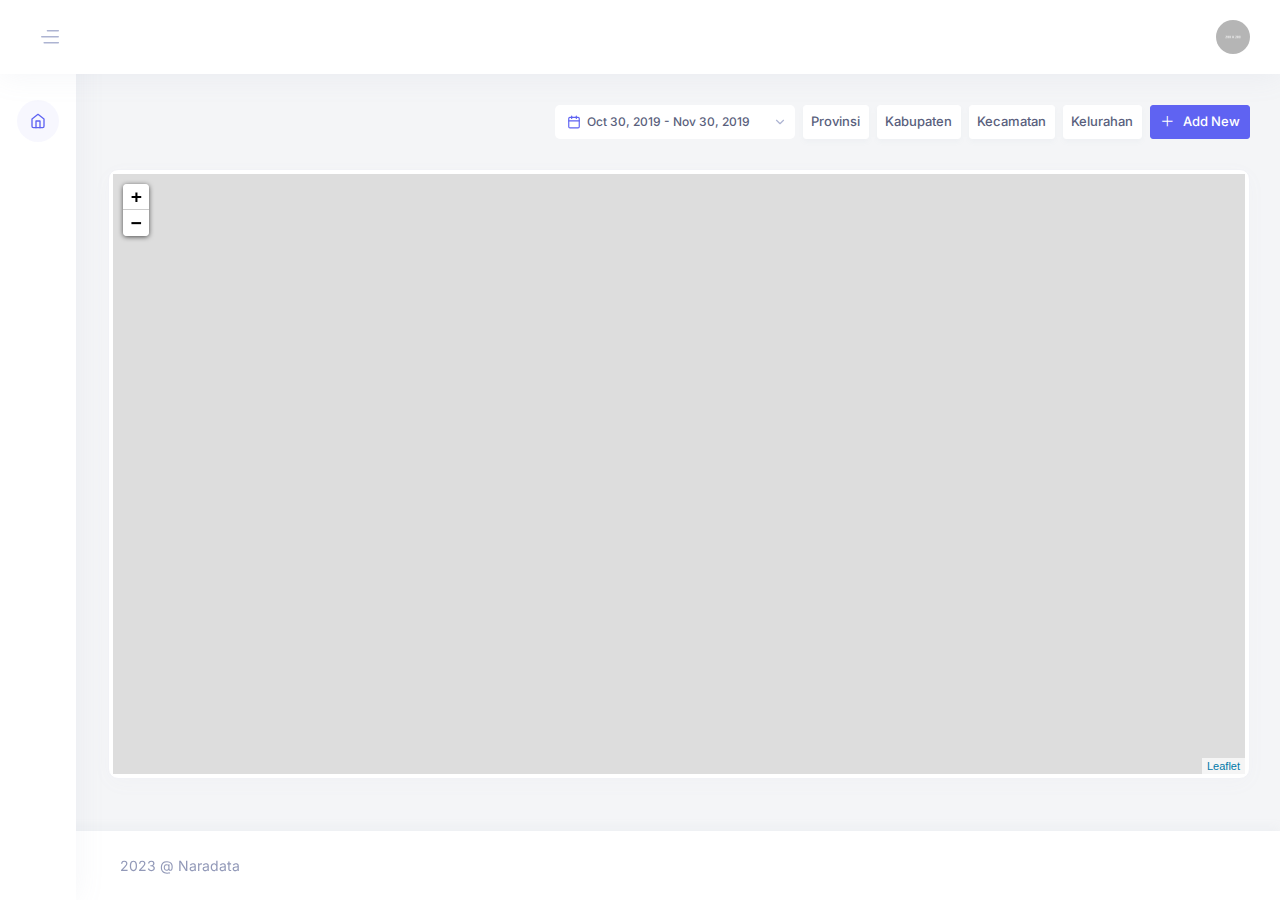
==== commit f153f203: "Basemap setting" ====
--- a/index.html
+++ b/index.html
@@ -1,2095 +1,958 @@
-<!DOCTYPE html>
+<!doctype html>
 <html lang="en" dir="ltr">
-  <head>
-    <meta charset="UTF-8" />
-    <meta name="viewport" content="width=device-width, initial-scale=1.0" />
-    <meta http-equiv="X-UA-Compatible" content="ie=edge" />
-    <title>G-Score</title>
-
-    <link href="https://fonts.googleapis.com/css2?family=Inter:wght@400;500;600;700&display=swap" rel="stylesheet"/>
-
-    <!-- inject:css-->
-    <link rel="stylesheet" href="assets/vendor_assets/css/bootstrap/bootstrap.css" />
-    <link rel="stylesheet" href="assets/vendor_assets/css/daterangepicker.css" ß/>
-    <link rel="stylesheet" href="assets/vendor_assets/css/fontawesome.css" />
-    <link rel="stylesheet" href="assets/vendor_assets/css/footable.standalone.min.css" />
-    <link rel="stylesheet" href="assets/vendor_assets/css/fullcalendar@5.2.0.css" />
-    <link rel="stylesheet" href="assets/vendor_assets/css/jquery-jvectormap-2.0.5.css" />
-    <link rel="stylesheet" href="assets/vendor_assets/css/jquery.mCustomScrollbar.min.css" />
-    <link rel="stylesheet" href="assets/vendor_assets/css/leaflet.css" />
-    <link rel="stylesheet" href="assets/vendor_assets/css/line-awesome.min.css" />
-    <link rel="stylesheet" href="assets/vendor_assets/css/magnific-popup.css" />
-    <link rel="stylesheet" href="assets/vendor_assets/css/MarkerCluster.css" />
-    <link rel="stylesheet" href="assets/vendor_assets/css/MarkerCluster.Default.css" />
-    <link rel="stylesheet" href="assets/vendor_assets/css/select2.min.css" />
-    <link rel="stylesheet" href="assets/vendor_assets/css/slick.css" />
-    <link rel="stylesheet" href="assets/vendor_assets/css/star-rating-svg.css" />
-    <link rel="stylesheet" href="assets/vendor_assets/css/trumbowyg.min.css" />
-    <link rel="stylesheet" href="assets/vendor_assets/css/wickedpicker.min.css" />
-    <link rel="stylesheet" href="style.css" />
-    <!-- endinject -->
-    <link rel="icon" type="image/png" sizes="16x16" href="img/favicon.png" />
-  </head>
-
-  <body class="layout-light side-menu overlayScroll">
-    <div class="mobile-search">
-      <form class="search-form">
-        <span data-feather="search"></span>
-        <input
-          class="form-control mr-sm-2 box-shadow-none"
-          type="text"
-          placeholder="Search..."
-        />
-      </form>
-    </div>
-
-    <div class="mobile-author-actions"></div>
+
+<head>
+  <meta charset="UTF-8">
+  <meta name="viewport" content="width=device-width, initial-scale=1.0">
+  <meta http-equiv="X-UA-Compatible" content="ie=edge">
+  <title>G-Score</title>
+
+  <link href="https://fonts.googleapis.com/css2?family=Inter:wght@400;500;600;700&display=swap" rel="stylesheet">
+
+  <!-- inject:css-->
+  <link rel="stylesheet" href="assets/vendor_assets/css/bootstrap/bootstrap.css">
+  <link rel="stylesheet" href="assets/vendor_assets/css/daterangepicker.css">
+  <link rel="stylesheet" href="assets/vendor_assets/css/fontawesome.css">
+  <link rel="stylesheet" href="assets/vendor_assets/css/footable.standalone.min.css">
+  <link rel="stylesheet" href="assets/vendor_assets/css/fullcalendar@5.2.0.css">
+  <link rel="stylesheet" href="assets/vendor_assets/css/jquery-jvectormap-2.0.5.css">
+  <link rel="stylesheet" href="assets/vendor_assets/css/jquery.mCustomScrollbar.min.css">
+  <link rel="stylesheet" href="assets/vendor_assets/css/leaflet.css">
+  <link rel="stylesheet" href="assets/vendor_assets/css/line-awesome.min.css">
+  <link rel="stylesheet" href="assets/vendor_assets/css/magnific-popup.css">
+  <!-- <link rel="stylesheet" href="assets/vendor_assets/css/MarkerCluster.css">
+  <link rel="stylesheet" href="assets/vendor_assets/css/MarkerCluster.Default.css"> -->
+  <link rel="stylesheet" href="assets/vendor_assets/css/select2.min.css">
+  <!-- <link rel="stylesheet" href="assets/vendor_assets/css/slick.css"> -->
+  <link rel="stylesheet" href="assets/vendor_assets/css/star-rating-svg.css">
+  <link rel="stylesheet" href="assets/vendor_assets/css/trumbowyg.min.css">
+  <link rel="stylesheet" href="assets/vendor_assets/css/wickedpicker.min.css">
+  <link rel="stylesheet" href="style.css">
+
+  <!-- endinject -->
+
+  <link rel="icon" type="image/png" sizes="16x16" href="img/favicon.png">
+</head>
+
+<body class="layout-light side-menu overlayScroll">
+    <!-- <div class="mobile-search">
+        <form class="search-form">
+            <span data-feather="search"></span>
+            <input class="form-control mr-sm-2 box-shadow-none" type="text" placeholder="Search...">
+        </form>
+    </div> -->
+
+    <!-- <div class="mobile-author-actions"></div> -->
     <header class="header-top">
-      <nav class="navbar navbar-light">
-        <div class="navbar-left">
-          <a href="" class="sidebar-toggle">
-            <img class="svg" src="assets/img/svg/bars.svg" alt="img"
-          /></a>
-          <a class="navbar-brand" href="#"
-            ><img class="dark" src="img/logo_dark.png" alt="svg" /><img
-              class="light"
-              src="img/logo_white.png"
-              alt="img"
-          /></a>
-          <!-- <form action="/" class="search-form">
-            <span data-feather="search"></span>
-            <input
-              class="form-control mr-sm-2 box-shadow-none"
-              type="text"
-              placeholder="Search..."
-            />
-          </form> -->
-          <div class="top-menu">
-            <div class="strikingDash-top-menu position-relative">
-              <ul>
-                <li class="has-subMenu">
-                  <a href="#" class="">Dashboard</a>
-                  <ul class="subMenu">
-                    <li>
-                      <a class="" href="index.html">Social Media</a>
+        <nav class="navbar navbar-light">
+            <div class="navbar-left">
+                <a href="" class="sidebar-toggle">
+                    <img class="svg" src="img/svg/bars.svg" alt="img"></a>
+                <!-- <a class="navbar-brand" href="#"><img class="dark" src="img/logo_dark.png" alt="svg"><img class="light" src="img/logo_white.png" alt="img"></a> -->
+                <!-- <form action="/" class="search-form">
+                    <span data-feather="search"></span>
+                    <input class="form-control mr-sm-2 box-shadow-none" type="text" placeholder="Search...">
+                </form>
+                <div class="top-menu">
+
+                    <div class="strikingDash-top-menu position-relative">
+                        <ul>
+                            <li class="has-subMenu">
+                                <a href="#" class="">Dashboard</a>
+                                <ul class="subMenu">
+                                    <li>
+                                        <a class="" href="index.html">Social Media</a>
+                                    </li>
+                                    <li>
+                                        <a class="" href="business.html">FineTech /
+                                            Business</a>
+                                    </li>
+                                    <li>
+                                        <a class="" href="performance.html">Site
+                                            Performance</a>
+                                    </li>
+                                    <li>
+                                        <a class="" href="ecommerce.html">Ecommerce</a>
+                                    </li>
+                                    <li>
+                                        <a class="" href="crm.html">
+                                            CRM</a>
+                                    </li>
+                                    <li>
+                                        <a class="" href="sales.html">
+                                            Sales Performance</a>
+                                    </li>
+                                </ul>
+                            </li>
+                            <li class="has-subMenu">
+                                <a href="#" class="">Layouts</a>
+                                <ul class="subMenu">
+                                    <li class="l_sidebar">
+                                        <a href="#" data-layout="light">Light Mode</a>
+                                    </li>
+                                    <li class="l_sidebar">
+                                        <a href="#" data-layout="dark">Dark Mode</a>
+                                    </li>
+                                    <li class="l_navbar">
+                                        <a href="#" data-layout="top">Top Menu</a>
+                                    </li>
+                                    <li class="l_navbar">
+                                        <a href="#" data-layout="side">Side Menu</a>
+                                    </li>
+                                    <li class="layout">
+                                        <a href="../rtl">RTL</a>
+                                    </li>
+                                    <li class="layout">
+                                        <a href="../ltr">LTR</a>
+                                    </li>
+                                </ul>
+                            </li>
+                            <li class="has-subMenu">
+                                <a href="#" class="">Apps</a>
+                                <ul class="subMenu">
+                                    <li>
+                                        <a href="chat.html" class="">
+                                            <span data-feather="message-square" class="nav-icon"></span>
+                                            <span class="menu-text">Chat</span>
+                                        </a>
+                                    </li>
+                                    <li class="has-subMenu-left">
+                                        <a href="#" class="">
+                                            <span data-feather="shopping-cart" class="nav-icon"></span>
+                                            <span class="menu-text">eCommerce</span>
+                                        </a>
+                                        <ul class="subMenu">
+                                            <li>
+                                                <a href="products.html" class="">Products</a>
+                                            </li>
+                                            <li>
+                                                <a href="product-details.html" class="">Product Details</a>
+                                            </li>
+                                            <li>
+                                                <a href="add-product.html" class="">Product
+                                                    Add</a>
+                                            </li>
+                                            <li>
+                                                <a href="" class="">Product Edit</a>
+                                            </li>
+                                            <li>
+                                                <a href="cart.html" class="">Cart</a>
+                                            </li>
+                                            <li>
+                                                <a href="order.html" class="">Orders</a>
+                                            </li>
+                                            <li>
+                                                <a href="sellers.html" class="">Sellers</a>
+                                            </li>
+                                            <li>
+                                                <a href="invoice.html" class="">Invoices</a>
+                                            </li>
+                                        </ul>
+                                    </li>
+                                    <li class="has-subMenu-left">
+                                        <a href="#" class="">
+                                            <span data-feather="mail" class="nav-icon"></span>
+                                            <span class="menu-text">Email</span>
+                                        </a>
+                                        <ul class="subMenu">
+                                            <li>
+                                                <a href="inbox.html" class="">Inbox</a>
+                                            </li>
+                                            <li>
+                                                <a href="read-email.html" class="">Read
+                                                    Email</a>
+                                            </li>
+                                        </ul>
+                                    </li>
+                                    <li>
+                                        <a href="chat.html" class="">
+                                            <span data-feather="bookmark" class="nav-icon"></span>
+                                            <span class="menu-text">Note</span>
+                                        </a>
+                                    </li>
+                                    <li class="has-subMenu-left">
+                                        <a href="#" class="">
+                                            <span data-feather="user" class="nav-icon"></span>
+                                            <span class="menu-text">Profile</span>
+                                        </a>
+                                        <ul class="subMenu">
+                                            <li>
+                                                <a href="profile.html" class="">Profile</a>
+                                            </li>
+                                            <li>
+                                                <a href="profile-setting.html" class="">Profile Settings</a>
+                                            </li>
+                                        </ul>
+                                    </li>
+                                    <li class="has-subMenu-left">
+                                        <a href="#" class="">
+                                            <span data-feather="user-check" class="nav-icon"></span>
+                                            <span class="menu-text">Contact</span>
+                                        </a>
+                                        <ul class="subMenu">
+                                            <li>
+                                                <a class="" href="contact-1.html">Contact 1</a>
+                                            </li>
+                                            <li>
+                                                <a class="" href="contact-2.html">Contact 2</a>
+                                            </li>
+                                        </ul>
+                                    </li>
+                                    <li>
+                                        <a href="chat.html" class="">
+                                            <span data-feather="activity" class="nav-icon"></span>
+                                            <span class="menu-text">To-Do</span>
+                                        </a>
+                                    </li>
+                                    <li>
+                                        <a href="kanban.html" class="">
+                                            <span data-feather="columns" class="nav-icon"></span>
+                                            <span class="menu-text">Kanban Board</span>
+                                        </a>
+                                    </li>
+                                    <li class="has-subMenu-left">
+                                        <a href="#" class="">
+                                            <span data-feather="repeat" class="nav-icon"></span>
+                                            <span class="menu-text">Import & Export</span>
+                                        </a>
+                                        <ul class="subMenu">
+                                            <li>
+                                                <a class="" href="import.html">Import</a>
+                                            </li>
+                                            <li>
+                                                <a class="" href="export.html">Export</a>
+                                            </li>
+                                            <li>
+                                                <a class="" href="export-selected.html">Export Selected
+                                                </a>
+                                            </li>
+                                        </ul>
+                                    </li>
+                                    <li>
+                                        <a href="file-manager.html" class="">
+                                            <span data-feather="file" class="nav-icon"></span>
+                                            <span class="menu-text">File Manager</span>
+                                        </a>
+                                    </li>
+                                    <li>
+                                        <a href="task-app.html" class="">
+                                            <span data-feather="clipboard" class="nav-icon"></span>
+                                            <span class="menu-text">Task App</span>
+                                        </a>
+                                    </li>
+                                </ul>
+                            </li>
+
+
+
+                            <li class="has-subMenu">
+                                <a href="#" class="">Crud</a>
+                                <ul class="subMenu">
+                                    <li class="has-subMenu-left">
+                                        <a href="#" class="">
+                                            <span data-feather="shopping-cart" class="nav-icon"></span>
+                                            <span class="menu-text">Firestore Crud</span>
+                                        </a>
+                                        <ul class="subMenu">
+                                            <li>
+                                                <a class="" href="firestore.html">View All</a>
+                                            </li>
+                                            <li>
+                                                <a class="" href="firestore-add.html">Add
+                                                    New</a>
+                                            </li>
+                                        </ul>
+                                    </li>
+                                </ul>
+                            </li>
+
+
+                            <li class="mega-item has-subMenu">
+                                <a href="#" class="active">Pages</a>
+                                <ul class="megaMenu-wrapper megaMenu-small">
+                                    <li>
+                                        <ul>
+                                            <li>
+                                                <a href="projects.html" class="">Project</a>
+                                            </li>
+                                            <li>
+                                                <a href="application-ui.html" class="">Project Details</a>
+                                            </li>
+                                            <li>
+                                                <a href="create.html" class="">Create
+                                                    Project</a>
+                                            </li>
+                                            <li>
+                                                <a href="users-card.html" class="">Team</a>
+                                            </li>
+                                            <li>
+                                                <a href="users-card2.html" class="">Users</a>
+                                            </li>
+                                            <li>
+                                                <a href="user-info.html" class="">Users
+                                                    Info</a>
+                                            </li>
+                                            <li>
+                                                <a href="users-list.html" class="">Users
+                                                    List</a>
+                                            </li>
+                                            <li>
+                                                <a href="users-group.html" class="">Users
+                                                    Group</a>
+                                            </li>
+                                            <li>
+                                                <a href="banner.html" class="">
+                                                    <span class="menu-text">Banners</span>
+                                                </a>
+                                            </li>
+                                            <li>
+                                                <a href="testimonial.html" class="">
+                                                    <span class="menu-text">Testimonial</span>
+                                                </a>
+                                            </li>
+                                            <li>
+                                                <a href="support.html" class="">
+                                                    <span class="menu-text">Support Center</span>
+                                                </a>
+                                            </li>
+                                            <li>
+                                                <a href="dynamic-table.html" class="">
+                                                    <span class="menu-text">Dynamic Table</span>
+                                                </a>
+                                            </li>
+                                        </ul>
+                                    </li>
+                                    <li>
+                                        <ul>
+                                            <li>
+                                                <a href="users-datatable.html" class="">Users
+                                                    Table</a>
+                                            </li>
+                                            <li>
+                                                <a href="gallery.html" class="">Gallery 1</a>
+                                            </li>
+                                            <li>
+                                                <a href="gallery2.html" class="">Gallery 2</a>
+                                            </li>
+                                            <li>
+                                                <a href="pricing.html" class="">Pricing</a>
+                                            </li>
+                                            <li>
+                                                <a href="faq.html" class="">FAQ's</a>
+                                            </li>
+                                            <li>
+                                                <a href="search.html" class="">Search
+                                                    Results</a>
+                                            </li>
+                                            <li>
+                                                <a href="maintenance.html" class="">Coming
+                                                    Soon</a>
+                                            </li>
+                                            <li>
+                                                <a href="404.html" class="">404</a>
+                                            </li>
+                                            <li>
+                                                <a href="maintenance.html" class="">
+                                                    <span class="menu-text">Maintenance</span>
+                                                </a>
+                                            </li>
+                                            <li>
+                                                <a href="login.html" class="">
+                                                    <span class="menu-text">Log In</span>
+                                                </a>
+                                            </li>
+                                            <li>
+                                                <a href="sign-up.html" class="">
+                                                    <span class="menu-text">Sign Up</span>
+                                                </a>
+                                            </li>
+                                            <li>
+                                                <a href="blank.html" class=" active">
+                                                    <span class="menu-text">Blank</span>
+                                                </a>
+                                            </li>
+                                        </ul>
+                                    </li>
+                                </ul>
+                            </li>
+                            <li class="mega-item has-subMenu">
+                                <a href="#" class="">Components</a>
+                                <ul class="megaMenu-wrapper megaMenu-wide">
+                                    <li>
+                                        <span class="mega-title">Components</span>
+                                        <ul>
+                                            <li>
+                                                <a class="" href="alert.html">Alert</a>
+                                            </li>
+                                            <li>
+                                                <a class="" href="avatar.html">Avatar</a>
+                                            </li>
+                                            <li>
+                                                <a class="" href="badge.html">Badge</a>
+                                            </li>
+                                            <li>
+                                                <a class="" href="breadcrumbs.html">Breadcrumb</a>
+                                            </li>
+                                            <li>
+                                                <a class="" href="buttons.html">Button</a>
+                                            </li>
+                                            <li>
+                                                <a class="" href="cards.html">Cards</a>
+                                            </li>
+                                            <li>
+                                                <a class="" href="carousel.html">Carousel</a>
+                                            </li>
+                                            <li>
+                                                <a class="" href="checkbox.html">Checkbox</a>
+                                            </li>
+                                            <li>
+                                                <a class="" href="collapse.html">Collapse</a>
+                                            </li>
+                                            <li>
+                                                <a class="" href="comments.html">Comments</a>
+                                            </li>
+                                        </ul>
+                                    </li>
+                                    <li>
+                                        <span class="mega-title">Components</span>
+                                        <ul>
+                                            <li>
+                                                <a class="" href="dashboard-base.html">Dashboard
+                                                    Base</a>
+                                            </li>
+                                            <li>
+                                                <a class="" href="date-picker.html">DatePicker</a>
+                                            </li>
+                                            <li>
+                                                <a class="" href="drawer.html">Drawer</a>
+                                            </li>
+                                            <li>
+                                                <a class="" href="drag-drop.html">Drag &
+                                                    Drop</a>
+                                            </li>
+                                            <li>
+                                                <a class="" href="dropdown.html">Dropdown</a>
+                                            </li>
+                                            <li>
+                                                <a class="" href="empty.html">Empty</a>
+                                            </li>
+                                            <li>
+                                                <a class="" href="input.html">Input</a>
+                                            </li>
+                                            <li>
+                                                <a class="" href="list.html">List</a>
+                                            </li>
+                                            <li>
+                                                <a class="" href="menu.html">Menu</a>
+                                            </li>
+                                            <li>
+                                                <a class="" href="message.html">Message</a>
+                                            </li>
+                                        </ul>
+                                    </li>
+                                    <li>
+                                        <span class="mega-title">Components</span>
+                                        <ul>
+                                            <li>
+                                                <a class="" href="modal.html">Modals</a>
+                                            </li>
+                                            <li>
+                                                <a class="" href="notifications.html">Notification</a>
+                                            </li>
+                                            <li>
+                                                <a class="" href="page-header.html">Page
+                                                    Headers</a>
+                                            </li>
+                                            <li>
+                                                <a class="" href="pagination.html">Paginations</a>
+                                            </li>
+                                            <li>
+                                                <a class="" href="progressbar.html">Progress</a>
+                                            </li>
+                                            <li>
+                                                <a class="" href="radio.html">Radio</a>
+                                            </li>
+                                            <li>
+                                                <a class="" href="rate.html">Rate</a>
+                                            </li>
+                                            <li>
+                                                <a class="" href="result.html">Result</a>
+                                            </li>
+                                            <li>
+                                                <a class="" href="select.html">Select</a>
+                                            </li>
+                                            <li>
+                                                <a class="" href="skeleton.html">Skeleton</a>
+                                            </li>
+                                            <li>
+                                                <a class="" href="time-picker.html">Timepicker</a>
+                                            </li>
+                                        </ul>
+                                    </li>
+                                    <li>
+                                        <span class="mega-title">Components</span>
+                                        <ul>
+                                            <li>
+                                                <a class="" href="slider.html">Slider</a>
+                                            </li>
+                                            <li>
+                                                <a class="" href="spin.html">Spinner</a>
+                                            </li>
+                                            <li>
+                                                <a class="" href="statistics.html">Statistic</a>
+                                            </li>
+                                            <li>
+                                                <a class="" href="steps.html">Steps</a>
+                                            </li>
+                                            <li>
+                                                <a class="" href="switch.html">Switch</a>
+                                            </li>
+                                            <li>
+                                                <a class="" href="tab.html">Tabs</a>
+                                            </li>
+                                            <li>
+                                                <a class="" href="tag.html">Tags</a>
+                                            </li>
+                                            <li>
+                                                <a class="" href="timeline.html">Timeline</a>
+                                            </li>
+                                            <li>
+                                                <a class="" href="timeline-2.html">Timeline
+                                                    2</a>
+                                            </li>
+                                            <li>
+                                                <a class="" href="timeline-3.html">Timeline
+                                                    3</a>
+                                            </li>
+                                            <li>
+                                                <a class="" href="uploads.html">Upload</a>
+                                            </li>
+                                        </ul>
+                                    </li>
+                                </ul>
+                            </li>
+                            <li class="has-subMenu">
+                                <a href="#" class="">Features</a>
+                                <ul class="subMenu">
+                                    <li>
+                                        <a href="editors.html" class="">
+                                            <span data-feather="edit" class="nav-icon"></span>
+                                            <span class="menu-text">Editors</span>
+                                        </a>
+                                    </li>
+                                    <li class="has-subMenu-left">
+                                        <a href="#" class="">
+                                            <span data-feather="grid" class="nav-icon"></span>
+                                            <span class="menu-text">Icons</span>
+                                        </a>
+                                        <ul class="subMenu">
+                                            <li>
+                                                <a href="feather.html" class="">Feather icons
+                                                    (svg)</a>
+                                            </li>
+                                            <li>
+                                                <a href="fontawesome.html" class="">Font
+                                                    Awesome</a>
+                                            </li>
+                                            <li>
+                                                <a href="lineawesome.html" class="">Line
+                                                    Awesome</a>
+                                            </li>
+                                        </ul>
+                                    </li>
+                                    <li class="has-subMenu-left">
+                                        <a href="#" class="">
+                                            <span data-feather="bar-chart-2" class="nav-icon"></span>
+                                            <span class="menu-text">Charts</span>
+                                        </a>
+                                        <ul class="subMenu">
+                                            <li>
+                                                <a class="" href="charts.html">Chart JS</a>
+                                            </li>
+                                            <li>
+                                                <a class="" href="google-chart.html">Google
+                                                    Charts</a>
+                                            </li>
+                                            <li>
+                                                <a class="" href="peity-chart.html">Peity
+                                                    Charts</a>
+                                            </li>
+                                        </ul>
+                                    </li>
+                                    <li class="has-subMenu-left">
+                                        <a href="#" class="">
+                                            <span data-feather="disc" class="nav-icon"></span>
+                                            <span class="menu-text">Froms</span>
+                                        </a>
+                                        <ul class="subMenu">
+                                            <li>
+                                                <a class="" href="form.html">Basics</a>
+                                            </li>
+                                            <li>
+                                                <a class="" href="form-layouts.html">Layouts</a>
+                                            </li>
+                                            <li>
+                                                <a class="" href="form-elements.html">Elements</a>
+                                            </li>
+                                            <li>
+                                                <a class="" href="form-components.html">Components</a>
+                                            </li>
+                                            <li>
+                                                <a class="" href="form-validations.html">Validations</a>
+                                            </li>
+                                        </ul>
+                                    </li>
+
+
+
+                                    <li class="has-subMenu-left">
+                                        <a href="#" class="">
+                                            <span data-feather="map" class="nav-icon"></span>
+                                            <span class="menu-text">Maps</span>
+                                        </a>
+                                        <ul class="subMenu">
+                                            <li>
+                                                <a href="google-map.html" class="">Google
+                                                    Maps</a>
+                                            </li>
+                                            <li>
+                                                <a href="leaflet-map.html" class="">Leaflet
+                                                    Maps</a>
+                                            </li>
+                                            <li>
+                                                <a href="vector-map.html" class="">Vector
+                                                    Maps</a>
+                                            </li>
+                                        </ul>
+                                    </li>
+                                    <li class="has-subMenu-left">
+                                        <a href="#" class="">
+                                            <span data-feather="server" class="nav-icon"></span>
+                                            <span class="menu-text">Widget</span>
+                                        </a>
+                                        <ul class="subMenu">
+                                            <li>
+                                                <a class="" href="widget-charts.html">Chart</a>
+                                            </li>
+                                            <li>
+                                                <a class="" href="widget-mixed.html">Mixed</a>
+                                            </li>
+                                            <li>
+                                                <a class="" href="widget-card.html">Card</a>
+                                            </li>
+                                        </ul>
+                                    </li>
+                                    <li class="has-subMenu-left">
+                                        <a href="#" class="">
+                                            <span data-feather="square" class="nav-icon"></span>
+                                            <span class="menu-text">Wizards</span>
+                                        </a>
+                                        <ul class="subMenu">
+                                            <li>
+                                                <a href="checkout-wizard6.html" class="">Wizard
+                                                    1</a>
+                                            </li>
+                                            <li>
+                                                <a href="checkout-wizard7.html" class="">Wizard
+                                                    2</a>
+                                            </li>
+                                            <li>
+                                                <a href="checkout-wizard8.html" class="">Wizard
+                                                    3</a>
+                                            </li>
+                                            <li>
+                                                <a href="checkout-wizard9.html" class="">Wizard
+                                                    4</a>
+                                            </li>
+                                            <li>
+                                                <a href="checkout-wizard10.html" class="">Wizard
+                                                    5</a>
+                                            </li>
+                                        </ul>
+                                    </li>
+                                    <li class="has-subMenu-left">
+                                        <a href="#" class="">
+                                            <span data-feather="book" class="nav-icon"></span>
+                                            <span class="menu-text">Knowledge Base</span>
+                                        </a>
+                                        <ul class="subMenu">
+                                            <li>
+                                                <a class="" href="knowledgebase.html">Knowledge
+                                                    Base</a>
+                                            </li>
+                                            <li>
+                                                <a class="" href="knowledgebase-2.html">All
+                                                    Article</a>
+                                            </li>
+
+                                            <li>
+                                                <a class="" href="knowledgebase-3.html">Single Article</a>
+                                            </li>
+                                        </ul>
+                                    </li>
+                                </ul>
+                            </li>
+                        </ul>
+                    </div>
+
+                </div> -->
+            </div>
+            <!-- ends: navbar-left -->
+
+            <div class="navbar-right">
+                <ul class="navbar-right__menu">
+                    <!-- <li class="nav-search d-none">
+                        <a href="#" class="search-toggle">
+                            <i class="la la-search"></i>
+                            <i class="la la-times"></i>
+                        </a>
+                        <form action="/" class="search-form-topMenu">
+                            <span class="search-icon" data-feather="search"></span>
+                            <input class="form-control mr-sm-2 box-shadow-none" type="text" placeholder="Search...">
+                        </form>
+                    </li> -->
+                    
+                    <!-- ends: .nav-flag-select -->
+                    <li class="nav-author">
+                        <div class="dropdown-custom">
+                            <a href="javascript:;" class="nav-item-toggle"><img src="img/author-nav.jpg" alt="" class="rounded-circle"></a>
+                            <div class="dropdown-wrapper">
+                                <div class="nav-author__info">
+                                    <div class="author-img">
+                                        <img src="img/author-nav.jpg" alt="" class="rounded-circle">
+                                    </div>
+                                    <div>
+                                        <h6>Abdullah Bin Talha</h6>
+                                        <span>UI Designer</span>
+                                    </div>
+                                </div>
+                                <div class="nav-author__options">
+                                    <ul>
+                                        <li>
+                                            <a href="">
+                                                <span data-feather="user"></span> Profile</a>
+                                        </li>
+                                        
+                                    </ul>
+                                    <a href="" class="nav-author__signout">
+                                        <span data-feather="log-out"></span> Sign Out</a>
+                                </div>
+                            </div>
+                            <!-- ends: .dropdown-wrapper -->
+                        </div>
                     </li>
-                    <li>
-                      <a class="" href="business.html">FineTech / Business</a>
-                    </li>
-                    <li>
-                      <a class="" href="performance.html">Site Performance</a>
-                    </li>
-                    <li>
-                      <a class="" href="ecommerce.html">Ecommerce</a>
-                    </li>
-                    <li>
-                      <a class="" href="crm.html"> CRM</a>
-                    </li>
-                    <li>
-                      <a class="" href="sales.html"> Sales Performance</a>
-                    </li>
-                  </ul>
-                </li>
-                <li class="has-subMenu">
-                  <a href="#" class="">Layouts</a>
-                  <ul class="subMenu">
-                    <li class="l_sidebar">
-                      <a href="#" data-layout="light">Light Mode</a>
-                    </li>
-                    <li class="l_sidebar">
-                      <a href="#" data-layout="dark">Dark Mode</a>
-                    </li>
-                    <li class="l_navbar">
-                      <a href="#" data-layout="top">Top Menu</a>
-                    </li>
-                    <li class="l_navbar">
-                      <a href="#" data-layout="side">Side Menu</a>
-                    </li>
-                    <li class="layout">
-                      <a href="../rtl">RTL</a>
-                    </li>
-                    <li class="layout">
-                      <a href="../ltr">LTR</a>
-                    </li>
-                  </ul>
-                </li>
-                <li class="has-subMenu">
-                  <a href="#" class="">Apps</a>
-                  <ul class="subMenu">
-                    <li>
-                      <a href="chat.html" class="">
-                        <span
-                          data-feather="message-square"
-                          class="nav-icon"
-                        ></span>
-                        <span class="menu-text">Chat</span>
-                      </a>
-                    </li>
-                    <li class="has-subMenu-left">
-                      <a href="#" class="">
-                        <span
-                          data-feather="shopping-cart"
-                          class="nav-icon"
-                        ></span>
-                        <span class="menu-text">eCommerce</span>
-                      </a>
-                      <ul class="subMenu">
-                        <li>
-                          <a href="products.html" class="">Products</a>
+                    <!-- ends: .nav-author -->
+                </ul>
+                
+            </div>
+            <!-- ends: .navbar-right -->
+        </nav>
+    </header>
+    <main class="main-content">
+
+        <aside class="sidebar-wrapper">
+            <div class="sidebar collapsed" id="sidebar">
+                <div class="sidebar__menu-group">
+                    <ul class="sidebar_nav">
+                        <li class="menu-title">
+                            <span>Main menu</span>
                         </li>
                         <li>
-                          <a href="product-details.html" class=""
-                            >Product Details</a
-                          >
+                            <a href="#" class="active">
+                                <span data-feather="home" class="nav-icon"></span>
+                                <span class="menu-text">Dashboard</span>
+                            </a>
                         </li>
-                        <li>
-                          <a href="add-product.html" class="">Product Add</a>
-                        </li>
-                        <li>
-                          <a href="" class="">Product Edit</a>
-                        </li>
-                        <li>
-                          <a href="cart.html" class="">Cart</a>
-                        </li>
-                        <li>
-                          <a href="order.html" class="">Orders</a>
-                        </li>
-                        <li>
-                          <a href="sellers.html" class="">Sellers</a>
-                        </li>
-                        <li>
-                          <a href="invoice.html" class="">Invoices</a>
-                        </li>
-                      </ul>
-                    </li>
-                    <li class="has-subMenu-left">
-                      <a href="#" class="">
-                        <span data-feather="mail" class="nav-icon"></span>
-                        <span class="menu-text">Email</span>
-                      </a>
-                      <ul class="subMenu">
-                        <li>
-                          <a href="inbox.html" class="">Inbox</a>
-                        </li>
-                        <li>
-                          <a href="read-email.html" class="">Read Email</a>
-                        </li>
-                      </ul>
-                    </li>
-                    <li>
-                      <a href="chat.html" class="">
-                        <span data-feather="bookmark" class="nav-icon"></span>
-                        <span class="menu-text">Note</span>
-                      </a>
-                    </li>
-                    <li class="has-subMenu-left">
-                      <a href="#" class="">
-                        <span data-feather="user" class="nav-icon"></span>
-                        <span class="menu-text">Profile</span>
-                      </a>
-                      <ul class="subMenu">
-                        <li>
-                          <a href="profile.html" class="">Profile</a>
-                        </li>
-                        <li>
-                          <a href="profile-setting.html" class=""
-                            >Profile Settings</a
-                          >
-                        </li>
-                      </ul>
-                    </li>
-                    <li class="has-subMenu-left">
-                      <a href="#" class="">
-                        <span data-feather="user-check" class="nav-icon"></span>
-                        <span class="menu-text">Contact</span>
-                      </a>
-                      <ul class="subMenu">
-                        <li>
-                          <a class="" href="contact-1.html">Contact 1</a>
-                        </li>
-                        <li>
-                          <a class="" href="contact-2.html">Contact 2</a>
-                        </li>
-                      </ul>
-                    </li>
-                    <li>
-                      <a href="chat.html" class="">
-                        <span data-feather="activity" class="nav-icon"></span>
-                        <span class="menu-text">To-Do</span>
-                      </a>
-                    </li>
-                    <li>
-                      <a href="kanban.html" class="">
-                        <span data-feather="columns" class="nav-icon"></span>
-                        <span class="menu-text">Kanban Board</span>
-                      </a>
-                    </li>
-                    <li class="has-subMenu-left">
-                      <a href="#" class="">
-                        <span data-feather="repeat" class="nav-icon"></span>
-                        <span class="menu-text">Import & Export</span>
-                      </a>
-                      <ul class="subMenu">
-                        <li>
-                          <a class="" href="import.html">Import</a>
-                        </li>
-                        <li>
-                          <a class="" href="export.html">Export</a>
-                        </li>
-                        <li>
-                          <a class="" href="export-selected.html"
-                            >Export Selected
-                          </a>
-                        </li>
-                      </ul>
-                    </li>
-                    <li>
-                      <a href="file-manager.html" class="">
-                        <span data-feather="file" class="nav-icon"></span>
-                        <span class="menu-text">File Manager</span>
-                      </a>
-                    </li>
-                    <li>
-                      <a href="task-app.html" class="">
-                        <span data-feather="clipboard" class="nav-icon"></span>
-                        <span class="menu-text">Task App</span>
-                      </a>
-                    </li>
-                  </ul>
-                </li>
-
-                <li class="has-subMenu">
-                  <a href="#" class="">Crud</a>
-                  <ul class="subMenu">
-                    <li class="has-subMenu-left">
-                      <a href="#" class="">
-                        <span
-                          data-feather="shopping-cart"
-                          class="nav-icon"
-                        ></span>
-                        <span class="menu-text">Firestore Crud</span>
-                      </a>
-                      <ul class="subMenu">
-                        <li>
-                          <a class="" href="firestore.html">View All</a>
-                        </li>
-                        <li>
-                          <a class="" href="firestore-add.html">Add New</a>
-                        </li>
-                      </ul>
-                    </li>
-                  </ul>
-                </li>
-
-                <li class="mega-item has-subMenu">
-                  <a href="#" class="active">Pages</a>
-                  <ul class="megaMenu-wrapper megaMenu-small">
-                    <li>
-                      <ul>
-                        <li>
-                          <a href="projects.html" class="">Project</a>
-                        </li>
-                        <li>
-                          <a href="application-ui.html" class=""
-                            >Project Details</a
-                          >
-                        </li>
-                        <li>
-                          <a href="create.html" class="">Create Project</a>
-                        </li>
-                        <li>
-                          <a href="users-card.html" class="">Team</a>
-                        </li>
-                        <li>
-                          <a href="users-card2.html" class="">Users</a>
-                        </li>
-                        <li>
-                          <a href="user-info.html" class="">Users Info</a>
-                        </li>
-                        <li>
-                          <a href="users-list.html" class="">Users List</a>
-                        </li>
-                        <li>
-                          <a href="users-group.html" class="">Users Group</a>
-                        </li>
-                        <li>
-                          <a href="banner.html" class="">
-                            <span class="menu-text">Banners</span>
-                          </a>
-                        </li>
-                        <li>
-                          <a href="testimonial.html" class="">
-                            <span class="menu-text">Testimonial</span>
-                          </a>
-                        </li>
-                        <li>
-                          <a href="support.html" class="">
-                            <span class="menu-text">Support Center</span>
-                          </a>
-                        </li>
-                        <li>
-                          <a href="dynamic-table.html" class="">
-                            <span class="menu-text">Dynamic Table</span>
-                          </a>
-                        </li>
-                      </ul>
-                    </li>
-                    <li>
-                      <ul>
-                        <li>
-                          <a href="users-datatable.html" class=""
-                            >Users Table</a
-                          >
-                        </li>
-                        <li>
-                          <a href="gallery.html" class="">Gallery 1</a>
-                        </li>
-                        <li>
-                          <a href="gallery2.html" class="">Gallery 2</a>
-                        </li>
-                        <li>
-                          <a href="pricing.html" class="">Pricing</a>
-                        </li>
-                        <li>
-                          <a href="faq.html" class="">FAQ's</a>
-                        </li>
-                        <li>
-                          <a href="search.html" class="">Search Results</a>
-                        </li>
-                        <li>
-                          <a href="maintenance.html" class="">Coming Soon</a>
-                        </li>
-                        <li>
-                          <a href="404.html" class="">404</a>
-                        </li>
-                        <li>
-                          <a href="maintenance.html" class="">
-                            <span class="menu-text">Maintenance</span>
-                          </a>
-                        </li>
-                        <li>
-                          <a href="login.html" class="">
-                            <span class="menu-text">Log In</span>
-                          </a>
-                        </li>
-                        <li>
-                          <a href="sign-up.html" class="">
-                            <span class="menu-text">Sign Up</span>
-                          </a>
-                        </li>
-                        <li>
-                          <a href="blank.html" class="active">
-                            <span class="menu-text">Blank</span>
-                          </a>
-                        </li>
-                      </ul>
-                    </li>
-                  </ul>
-                </li>
-                <li class="mega-item has-subMenu">
-                  <a href="#" class="">Components</a>
-                  <ul class="megaMenu-wrapper megaMenu-wide">
-                    <li>
-                      <span class="mega-title">Components</span>
-                      <ul>
-                        <li>
-                          <a class="" href="alert.html">Alert</a>
-                        </li>
-                        <li>
-                          <a class="" href="avatar.html">Avatar</a>
-                        </li>
-                        <li>
-                          <a class="" href="badge.html">Badge</a>
-                        </li>
-                        <li>
-                          <a class="" href="breadcrumbs.html">Breadcrumb</a>
-                        </li>
-                        <li>
-                          <a class="" href="buttons.html">Button</a>
-                        </li>
-                        <li>
-                          <a class="" href="cards.html">Cards</a>
-                        </li>
-                        <li>
-                          <a class="" href="carousel.html">Carousel</a>
-                        </li>
-                        <li>
-                          <a class="" href="checkbox.html">Checkbox</a>
-                        </li>
-                        <li>
-                          <a class="" href="collapse.html">Collapse</a>
-                        </li>
-                        <li>
-                          <a class="" href="comments.html">Comments</a>
-                        </li>
-                      </ul>
-                    </li>
-                    <li>
-                      <span class="mega-title">Components</span>
-                      <ul>
-                        <li>
-                          <a class="" href="dashboard-base.html"
-                            >Dashboard Base</a
-                          >
-                        </li>
-                        <li>
-                          <a class="" href="date-picker.html">DatePicker</a>
-                        </li>
-                        <li>
-                          <a class="" href="drawer.html">Drawer</a>
-                        </li>
-                        <li>
-                          <a class="" href="drag-drop.html">Drag & Drop</a>
-                        </li>
-                        <li>
-                          <a class="" href="dropdown.html">Dropdown</a>
-                        </li>
-                        <li>
-                          <a class="" href="empty.html">Empty</a>
-                        </li>
-                        <li>
-                          <a class="" href="input.html">Input</a>
-                        </li>
-                        <li>
-                          <a class="" href="list.html">List</a>
-                        </li>
-                        <li>
-                          <a class="" href="menu.html">Menu</a>
-                        </li>
-                        <li>
-                          <a class="" href="message.html">Message</a>
-                        </li>
-                      </ul>
-                    </li>
-                    <li>
-                      <span class="mega-title">Components</span>
-                      <ul>
-                        <li>
-                          <a class="" href="modal.html">Modals</a>
-                        </li>
-                        <li>
-                          <a class="" href="notifications.html">Notification</a>
-                        </li>
-                        <li>
-                          <a class="" href="page-header.html">Page Headers</a>
-                        </li>
-                        <li>
-                          <a class="" href="pagination.html">Paginations</a>
-                        </li>
-                        <li>
-                          <a class="" href="progressbar.html">Progress</a>
-                        </li>
-                        <li>
-                          <a class="" href="radio.html">Radio</a>
-                        </li>
-                        <li>
-                          <a class="" href="rate.html">Rate</a>
-                        </li>
-                        <li>
-                          <a class="" href="result.html">Result</a>
-                        </li>
-                        <li>
-                          <a class="" href="select.html">Select</a>
-                        </li>
-                        <li>
-                          <a class="" href="skeleton.html">Skeleton</a>
-                        </li>
-                        <li>
-                          <a class="" href="time-picker.html">Timepicker</a>
-                        </li>
-                      </ul>
-                    </li>
-                    <li>
-                      <span class="mega-title">Components</span>
-                      <ul>
-                        <li>
-                          <a class="" href="slider.html">Slider</a>
-                        </li>
-                        <li>
-                          <a class="" href="spin.html">Spinner</a>
-                        </li>
-                        <li>
-                          <a class="" href="statistics.html">Statistic</a>
-                        </li>
-                        <li>
-                          <a class="" href="steps.html">Steps</a>
-                        </li>
-                        <li>
-                          <a class="" href="switch.html">Switch</a>
-                        </li>
-                        <li>
-                          <a class="" href="tab.html">Tabs</a>
-                        </li>
-                        <li>
-                          <a class="" href="tag.html">Tags</a>
-                        </li>
-                        <li>
-                          <a class="" href="timeline.html">Timeline</a>
-                        </li>
-                        <li>
-                          <a class="" href="timeline-2.html">Timeline 2</a>
-                        </li>
-                        <li>
-                          <a class="" href="timeline-3.html">Timeline 3</a>
-                        </li>
-                        <li>
-                          <a class="" href="uploads.html">Upload</a>
-                        </li>
-                      </ul>
-                    </li>
-                  </ul>
-                </li>
-                <li class="has-subMenu">
-                  <a href="#" class="">Features</a>
-                  <ul class="subMenu">
-                    <li>
-                      <a href="editors.html" class="">
-                        <span data-feather="edit" class="nav-icon"></span>
-                        <span class="menu-text">Editors</span>
-                      </a>
-                    </li>
-                    <li class="has-subMenu-left">
-                      <a href="#" class="">
-                        <span data-feather="grid" class="nav-icon"></span>
-                        <span class="menu-text">Icons</span>
-                      </a>
-                      <ul class="subMenu">
-                        <li>
-                          <a href="feather.html" class=""
-                            >Feather icons (svg)</a
-                          >
-                        </li>
-                        <li>
-                          <a href="fontawesome.html" class="">Font Awesome</a>
-                        </li>
-                        <li>
-                          <a href="lineawesome.html" class="">Line Awesome</a>
-                        </li>
-                      </ul>
-                    </li>
-                    <li class="has-subMenu-left">
-                      <a href="#" class="">
-                        <span
-                          data-feather="bar-chart-2"
-                          class="nav-icon"
-                        ></span>
-                        <span class="menu-text">Charts</span>
-                      </a>
-                      <ul class="subMenu">
-                        <li>
-                          <a class="" href="charts.html">Chart JS</a>
-                        </li>
-                        <li>
-                          <a class="" href="google-chart.html">Google Charts</a>
-                        </li>
-                        <li>
-                          <a class="" href="peity-chart.html">Peity Charts</a>
-                        </li>
-                      </ul>
-                    </li>
-                    <li class="has-subMenu-left">
-                      <a href="#" class="">
-                        <span data-feather="disc" class="nav-icon"></span>
-                        <span class="menu-text">Froms</span>
-                      </a>
-                      <ul class="subMenu">
-                        <li>
-                          <a class="" href="form.html">Basics</a>
-                        </li>
-                        <li>
-                          <a class="" href="form-layouts.html">Layouts</a>
-                        </li>
-                        <li>
-                          <a class="" href="form-elements.html">Elements</a>
-                        </li>
-                        <li>
-                          <a class="" href="form-components.html">Components</a>
-                        </li>
-                        <li>
-                          <a class="" href="form-validations.html"
-                            >Validations</a
-                          >
-                        </li>
-                      </ul>
-                    </li>
-
-                    <li class="has-subMenu-left">
-                      <a href="#" class="">
-                        <span data-feather="map" class="nav-icon"></span>
-                        <span class="menu-text">Maps</span>
-                      </a>
-                      <ul class="subMenu">
-                        <li>
-                          <a href="google-map.html" class="">Google Maps</a>
-                        </li>
-                        <li>
-                          <a href="leaflet-map.html" class="">Leaflet Maps</a>
-                        </li>
-                        <li>
-                          <a href="vector-map.html" class="">Vector Maps</a>
-                        </li>
-                      </ul>
-                    </li>
-                    <li class="has-subMenu-left">
-                      <a href="#" class="">
-                        <span data-feather="server" class="nav-icon"></span>
-                        <span class="menu-text">Widget</span>
-                      </a>
-                      <ul class="subMenu">
-                        <li>
-                          <a class="" href="widget-charts.html">Chart</a>
-                        </li>
-                        <li>
-                          <a class="" href="widget-mixed.html">Mixed</a>
-                        </li>
-                        <li>
-                          <a class="" href="widget-card.html">Card</a>
-                        </li>
-                      </ul>
-                    </li>
-                    <li class="has-subMenu-left">
-                      <a href="#" class="">
-                        <span data-feather="square" class="nav-icon"></span>
-                        <span class="menu-text">Wizards</span>
-                      </a>
-                      <ul class="subMenu">
-                        <li>
-                          <a href="checkout-wizard6.html" class="">Wizard 1</a>
-                        </li>
-                        <li>
-                          <a href="checkout-wizard7.html" class="">Wizard 2</a>
-                        </li>
-                        <li>
-                          <a href="checkout-wizard8.html" class="">Wizard 3</a>
-                        </li>
-                        <li>
-                          <a href="checkout-wizard9.html" class="">Wizard 4</a>
-                        </li>
-                        <li>
-                          <a href="checkout-wizard10.html" class="">Wizard 5</a>
-                        </li>
-                      </ul>
-                    </li>
-                    <li class="has-subMenu-left">
-                      <a href="#" class="">
-                        <span data-feather="book" class="nav-icon"></span>
-                        <span class="menu-text">Knowledge Base</span>
-                      </a>
-                      <ul class="subMenu">
-                        <li>
-                          <a class="" href="knowledgebase.html"
-                            >Knowledge Base</a
-                          >
-                        </li>
-                        <li>
-                          <a class="" href="knowledgebase-2.html"
-                            >All Article</a
-                          >
-                        </li>
-
-                        <li>
-                          <a class="" href="knowledgebase-3.html"
-                            >Single Article</a
-                          >
-                        </li>
-                      </ul>
-                    </li>
-                  </ul>
-                </li>
-              </ul>
+                    </ul>
+                </div>
             </div>
-          </div>
+        </aside>
+
+        <div class="contents expanded">
+
+            <div class="container-fluid">
+                <div class="social-dash-wrap">
+                    <div class="row">
+                        <div class="col-lg-12">
+                            <div class="breadcrumb-main">
+                                <h4 class="text-capitalize breadcrumb-title"></h4>
+                                <div class="breadcrumb-action justify-content-center flex-wrap">
+                                    <div class="action-btn">
+                                      <div class="form-group mb-0">
+                                        <div class="input-container icon-left position-relative">
+                                          <span class="input-icon icon-left">
+                                            <span data-feather="calendar"></span>
+                                          </span>
+                                          <input type="text" class="form-control form-control-default date-ranger" name="date-ranger" placeholder="Oct 30, 2019 - Nov 30, 2019">
+                                          <span class="input-icon icon-right">
+                                            <span data-feather="chevron-down"></span>
+                                          </span>
+                                        </div>
+                                      </div>
+                                    </div>
+                                    <div class="dropdown action-btn">
+                                        <button class="btn btn-sm btn-default btn-white dropdown-toggle" type="button" id="dropdownMenu2" data-toggle="dropdown" aria-haspopup="true" aria-expanded="false">
+                                            Provinsi
+                                        </button>
+                                        <div class="dropdown-menu" aria-labelledby="dropdownMenu2">
+                                            <span class="dropdown-item">Export With</span>
+                                            <div class="dropdown-divider"></div>
+                                            <a href="" class="dropdown-item">
+                                                <i class="la la-print"></i> Printer
+                                            </a>
+                                            <a href="" class="dropdown-item">
+                                                <i class="la la-file-pdf"></i> PDF</a>
+                                            <a href="" class="dropdown-item">
+                                                <i class="la la-file-text"></i> Google Sheets</a>
+                                            <a href="" class="dropdown-item">
+                                                <i class="la la-file-excel"></i> Excel (XLSX)</a>
+                                            <a href="" class="dropdown-item">
+                                                <i class="la la-file-csv"></i> CSV</a>
+                                        </div>
+                                    </div>
+                                    <div class="dropdown action-btn">
+                                        <button class="btn btn-sm btn-default btn-white dropdown-toggle" type="button" id="dropdownMenu2" data-toggle="dropdown" aria-haspopup="true" aria-expanded="false">
+                                            Kabupaten
+                                        </button>
+                                        <div class="dropdown-menu" aria-labelledby="dropdownMenu2">
+                                            <span class="dropdown-item">Export With</span>
+                                            <div class="dropdown-divider"></div>
+                                            <a href="" class="dropdown-item">
+                                                <i class="la la-print"></i> Printer</a>
+                                            <a href="" class="dropdown-item">
+                                                <i class="la la-file-pdf"></i> PDF</a>
+                                            <a href="" class="dropdown-item">
+                                                <i class="la la-file-text"></i> Google Sheets</a>
+                                            <a href="" class="dropdown-item">
+                                                <i class="la la-file-excel"></i> Excel (XLSX)</a>
+                                            <a href="" class="dropdown-item">
+                                                <i class="la la-file-csv"></i> CSV</a>
+                                        </div>
+                                    </div>
+                                    <div class="dropdown action-btn">
+                                        <button class="btn btn-sm btn-default btn-white dropdown-toggle" type="button" id="dropdownMenu2" data-toggle="dropdown" aria-haspopup="true" aria-expanded="false">
+                                            Kecamatan
+                                        </button>
+                                        <div class="dropdown-menu" aria-labelledby="dropdownMenu2">
+                                            <span class="dropdown-item">Export With</span>
+                                            <div class="dropdown-divider"></div>
+                                            <a href="" class="dropdown-item">
+                                                <i class="la la-print"></i> Printer</a>
+                                            <a href="" class="dropdown-item">
+                                                <i class="la la-file-pdf"></i> PDF</a>
+                                            <a href="" class="dropdown-item">
+                                                <i class="la la-file-text"></i> Google Sheets</a>
+                                            <a href="" class="dropdown-item">
+                                                <i class="la la-file-excel"></i> Excel (XLSX)</a>
+                                            <a href="" class="dropdown-item">
+                                                <i class="la la-file-csv"></i> CSV</a>
+                                        </div>
+                                    </div>
+                                    <div class="dropdown action-btn">
+                                        <button class="btn btn-sm btn-default btn-white dropdown-toggle" type="button" id="dropdownMenu2" data-toggle="dropdown" aria-haspopup="true" aria-expanded="false">
+                                            Kelurahan
+                                        </button>
+                                        <div class="dropdown-menu" aria-labelledby="dropdownMenu2">
+                                            <span class="dropdown-item">Export With</span>
+                                            <div class="dropdown-divider"></div>
+                                            <a href="" class="dropdown-item">
+                                                <i class="la la-print"></i> Printer</a>
+                                            <a href="" class="dropdown-item">
+                                                <i class="la la-file-pdf"></i> PDF</a>
+                                            <a href="" class="dropdown-item">
+                                                <i class="la la-file-text"></i> Google Sheets</a>
+                                            <a href="" class="dropdown-item">
+                                                <i class="la la-file-excel"></i> Excel (XLSX)</a>
+                                            <a href="" class="dropdown-item">
+                                                <i class="la la-file-csv"></i> CSV</a>
+                                        </div>
+                                    </div>
+                                    <!-- <div class="dropdown action-btn">
+                                        <button class="btn btn-sm btn-default btn-white dropdown-toggle" type="button" id="dropdownMenu3" data-toggle="dropdown" aria-haspopup="true" aria-expanded="false">
+                                            <i class="la la-share"></i> Share
+                                        </button>
+                                        <div class="dropdown-menu" aria-labelledby="dropdownMenu3">
+                                            <span class="dropdown-item">Share Link</span>
+                                            <div class="dropdown-divider"></div>
+                                            <a href="" class="dropdown-item">
+                                                <i class="la la-facebook"></i> Facebook</a>
+                                            <a href="" class="dropdown-item">
+                                                <i class="la la-twitter"></i> Twitter</a>
+                                            <a href="" class="dropdown-item">
+                                                <i class="la la-google"></i> Google</a>
+                                            <a href="" class="dropdown-item">
+                                                <i class="la la-feed"></i> Feed</a>
+                                            <a href="" class="dropdown-item">
+                                                <i class="la la-instagram"></i> Instagram</a>
+                                        </div>
+                                    </div> -->
+                                    <div class="action-btn">
+                                        <a href="" class="btn btn-sm btn-primary btn-add">
+                                            <i class="la la-plus"></i> Add New</a>
+                                    </div>
+                                </div>
+                            </div>
+
+                        </div>
+                    </div>
+                    <div class="row">
+                        <div class="col-md-12">
+                            <div class="card">
+                                <div class="card-body p-1">
+                                    <!-- <p class="color-dark fw-500 fs-20 mb-0">Skeleton Page</p> -->
+                                    <div id="leaflet-basic" class="leaflet-container leaflet-fade-anim leaflet-grab leaflet-touch-drag" tabindex="0" style="position: relative;">
+                                        <div class="leaflet-pane leaflet-map-pane" style="transform: translate3d(-125px, 0px, 0px);">
+                                        
+                                        </div>
+                                    </div>
+                                </div>
+                            </div>
+                        </div>
+                    </div>
+                </div>
+            </div>
+
         </div>
-        <!-- ends: navbar-left -->
-
-        <div class="navbar-right">
-          <ul class="navbar-right__menu">
-            <li class="nav-search d-none">
-              <a href="#" class="search-toggle">
-                <i class="la la-search"></i>
-                <i class="la la-times"></i>
-              </a>
-              <form action="/" class="search-form-topMenu">
-                <span class="search-icon" data-feather="search"></span>
-                <input
-                  class="form-control mr-sm-2 box-shadow-none"
-                  type="text"
-                  placeholder="Search..."
-                />
-              </form>
-            </li>
-            <li class="nav-message">
-              <div class="dropdown-custom">
-                <a href="javascript:;" class="nav-item-toggle">
-                  <span data-feather="mail"></span
-                ></a>
-                <div class="dropdown-wrapper">
-                  <h2 class="dropdown-wrapper__title">
-                    Messages
-                    <span class="badge-circle badge-success ml-1">2</span>
-                  </h2>
-                  <ul>
-                    <li class="author-online has-new-message">
-                      <div class="user-avater">
-                        <img src="img/team-1.png" alt="" />
-                      </div>
-                      <div class="user-message">
-                        <p>
-                          <a
-                            href=""
-                            class="subject stretched-link text-truncate"
-                            style="max-width: 180px"
-                            >Web Design</a
-                          >
-                          <span class="time-posted">3 hrs ago</span>
-                        </p>
-                        <p>
-                          <span
-                            class="desc text-truncate"
-                            style="max-width: 215px"
-                            >Lorem ipsum dolor amet cosec Lorem ipsum</span
-                          >
-                          <span
-                            class="msg-count badge-circle badge-success badge-sm"
-                            >1</span
-                          >
-                        </p>
-                      </div>
-                    </li>
-                    <li class="author-offline has-new-message">
-                      <div class="user-avater">
-                        <img src="img/team-1.png" alt="" />
-                      </div>
-                      <div class="user-message">
-                        <p>
-                          <a
-                            href=""
-                            class="subject stretched-link text-truncate"
-                            style="max-width: 180px"
-                            >Web Design</a
-                          >
-                          <span class="time-posted">3 hrs ago</span>
-                        </p>
-                        <p>
-                          <span
-                            class="desc text-truncate"
-                            style="max-width: 215px"
-                            >Lorem ipsum dolor amet cosec Lorem ipsum</span
-                          >
-                          <span
-                            class="msg-count badge-circle badge-success badge-sm"
-                            >1</span
-                          >
-                        </p>
-                      </div>
-                    </li>
-                    <li class="author-online has-new-message">
-                      <div class="user-avater">
-                        <img src="img/team-1.png" alt="" />
-                      </div>
-                      <div class="user-message">
-                        <p>
-                          <a
-                            href=""
-                            class="subject stretched-link text-truncate"
-                            style="max-width: 180px"
-                            >Web Design</a
-                          >
-                          <span class="time-posted">3 hrs ago</span>
-                        </p>
-                        <p>
-                          <span
-                            class="desc text-truncate"
-                            style="max-width: 215px"
-                            >Lorem ipsum dolor amet cosec Lorem ipsum</span
-                          >
-                          <span
-                            class="msg-count badge-circle badge-success badge-sm"
-                            >1</span
-                          >
-                        </p>
-                      </div>
-                    </li>
-                    <li class="author-offline">
-                      <div class="user-avater">
-                        <img src="img/team-1.png" alt="" />
-                      </div>
-                      <div class="user-message">
-                        <p>
-                          <a
-                            href=""
-                            class="subject stretched-link text-truncate"
-                            style="max-width: 180px"
-                            >Web Design</a
-                          >
-                          <span class="time-posted">3 hrs ago</span>
-                        </p>
-                        <p>
-                          <span
-                            class="desc text-truncate"
-                            style="max-width: 215px"
-                            >Lorem ipsum dolor amet cosec Lorem ipsum</span
-                          >
-                        </p>
-                      </div>
-                    </li>
-                    <li class="author-offline">
-                      <div class="user-avater">
-                        <img src="img/team-1.png" alt="" />
-                      </div>
-                      <div class="user-message">
-                        <p>
-                          <a
-                            href=""
-                            class="subject stretched-link text-truncate"
-                            style="max-width: 180px"
-                            >Web Design</a
-                          >
-                          <span class="time-posted">3 hrs ago</span>
-                        </p>
-                        <p>
-                          <span
-                            class="desc text-truncate"
-                            style="max-width: 215px"
-                            >Lorem ipsum dolor amet cosec Lorem ipsum</span
-                          >
-                        </p>
-                      </div>
-                    </li>
-                  </ul>
-                  <a href="" class="dropdown-wrapper__more">See All Message</a>
+        <footer class="footer-wrapper">
+            <div class="container-fluid">
+                <div class="row">
+                    <div class="col-md-6">
+                        <div class="footer-copyright">
+                            <p>2023 @<a href="#">Naradata</a>
+                            </p>
+                        </div>
+                    </div>
+                    <div class="col-md-6">
+                        <div class="footer-menu text-right">
+                            <!-- <ul>
+                                <li>
+                                    <a href="#">About</a>
+                                </li>
+                                <li>
+                                    <a href="#">Team</a>
+                                </li>
+                                <li>
+                                    <a href="#">Contact</a>
+                                </li>
+                            </ul> -->
+                        </div>
+                        <!-- ends: .Footer Menu -->
+                    </div>
                 </div>
-              </div>
-            </li>
-            <!-- ends: nav-message -->
-            <li class="nav-notification">
-              <div class="dropdown-custom">
-                <a href="javascript:;" class="nav-item-toggle">
-                  <span data-feather="bell"></span
-                ></a>
-                <div class="dropdown-wrapper">
-                  <h2 class="dropdown-wrapper__title">
-                    Notifications
-                    <span class="badge-circle badge-warning ml-1">4</span>
-                  </h2>
-                  <ul>
-                    <li
-                      class="nav-notification__single nav-notification__single--unread d-flex flex-wrap"
-                    >
-                      <div
-                        class="nav-notification__type nav-notification__type--primary"
-                      >
-                        <span data-feather="inbox"></span>
-                      </div>
-                      <div class="nav-notification__details">
-                        <p>
-                          <a
-                            href=""
-                            class="subject stretched-link text-truncate"
-                            style="max-width: 180px"
-                            >James</a
-                          >
-                          <span>sent you a message</span>
-                        </p>
-                        <p>
-                          <span class="time-posted">5 hours ago</span>
-                        </p>
-                      </div>
-                    </li>
-                    <li
-                      class="nav-notification__single nav-notification__single--unread d-flex flex-wrap"
-                    >
-                      <div
-                        class="nav-notification__type nav-notification__type--secondary"
-                      >
-                        <span data-feather="upload"></span>
-                      </div>
-                      <div class="nav-notification__details">
-                        <p>
-                          <a
-                            href=""
-                            class="subject stretched-link text-truncate"
-                            style="max-width: 180px"
-                            >James</a
-                          >
-                          <span>sent you a message</span>
-                        </p>
-                        <p>
-                          <span class="time-posted">5 hours ago</span>
-                        </p>
-                      </div>
-                    </li>
-                    <li
-                      class="nav-notification__single nav-notification__single--unread d-flex flex-wrap"
-                    >
-                      <div
-                        class="nav-notification__type nav-notification__type--success"
-                      >
-                        <span data-feather="log-in"></span>
-                      </div>
-                      <div class="nav-notification__details">
-                        <p>
-                          <a
-                            href=""
-                            class="subject stretched-link text-truncate"
-                            style="max-width: 180px"
-                            >James</a
-                          >
-                          <span>sent you a message</span>
-                        </p>
-                        <p>
-                          <span class="time-posted">5 hours ago</span>
-                        </p>
-                      </div>
-                    </li>
-                    <li
-                      class="nav-notification__single nav-notification__single d-flex flex-wrap"
-                    >
-                      <div
-                        class="nav-notification__type nav-notification__type--info"
-                      >
-                        <span data-feather="at-sign"></span>
-                      </div>
-                      <div class="nav-notification__details">
-                        <p>
-                          <a
-                            href=""
-                            class="subject stretched-link text-truncate"
-                            style="max-width: 180px"
-                            >James</a
-                          >
-                          <span>sent you a message</span>
-                        </p>
-                        <p>
-                          <span class="time-posted">5 hours ago</span>
-                        </p>
-                      </div>
-                    </li>
-                    <li
-                      class="nav-notification__single nav-notification__single d-flex flex-wrap"
-                    >
-                      <div
-                        class="nav-notification__type nav-notification__type--danger"
-                      >
-                        <span data-feather="heart"></span>
-                      </div>
-                      <div class="nav-notification__details">
-                        <p>
-                          <a
-                            href=""
-                            class="subject stretched-link text-truncate"
-                            style="max-width: 180px"
-                            >James</a
-                          >
-                          <span>sent you a message</span>
-                        </p>
-                        <p>
-                          <span class="time-posted">5 hours ago</span>
-                        </p>
-                      </div>
-                    </li>
-                  </ul>
-                  <a href="" class="dropdown-wrapper__more"
-                    >See all incoming activity</a
-                  >
-                </div>
-              </div>
-            </li>
-            <!-- ends: .nav-notification -->
-            <li class="nav-settings">
-              <div class="dropdown-custom">
-                <a href="javascript:;" class="nav-item-toggle">
-                  <span data-feather="settings"></span
-                ></a>
-                <div class="dropdown-wrapper dropdown-wrapper--large">
-                  <ul class="list-settings">
-                    <li class="d-flex">
-                      <div class="mr-3"><img src="img/mail.png" alt="" /></div>
-                      <div class="flex-grow-1">
-                        <h6>
-                          <a href="" class="stretched-link">All Features</a>
-                        </h6>
-                        <p>Introducing Increment subscriptions</p>
-                      </div>
-                    </li>
-                    <li class="d-flex">
-                      <div class="mr-3">
-                        <img src="img/color-palette.png" alt="" />
-                      </div>
-                      <div class="flex-grow-1">
-                        <h6>
-                          <a href="" class="stretched-link">Themes</a>
-                        </h6>
-                        <p>Third party themes that are compatible</p>
-                      </div>
-                    </li>
-                    <li class="d-flex">
-                      <div class="mr-3"><img src="img/home.png" alt="" /></div>
-                      <div class="flex-grow-1">
-                        <h6>
-                          <a href="" class="stretched-link">Payments</a>
-                        </h6>
-                        <p>We handle billions of dollars</p>
-                      </div>
-                    </li>
-                    <li class="d-flex">
-                      <div class="mr-3">
-                        <img src="img/video-camera.png" alt="" />
-                      </div>
-                      <div class="flex-grow-1">
-                        <h6>
-                          <a href="" class="stretched-link">Design Mockups</a>
-                        </h6>
-                        <p>Share planning visuals with clients</p>
-                      </div>
-                    </li>
-                    <li class="d-flex">
-                      <div class="mr-3">
-                        <img src="img/document.png" alt="" />
-                      </div>
-                      <div class="flex-grow-1">
-                        <h6>
-                          <a href="" class="stretched-link">Content Planner</a>
-                        </h6>
-                        <p>Centralize content gethering and editing</p>
-                      </div>
-                    </li>
-                    <li class="d-flex">
-                      <div class="mr-3">
-                        <img src="img/microphone.png" alt="" />
-                      </div>
-                      <div class="flex-grow-1">
-                        <h6>
-                          <a href="" class="stretched-link">Diagram Maker</a>
-                        </h6>
-                        <p>Plan user flows & test scenarios</p>
-                      </div>
-                    </li>
-                  </ul>
-                </div>
-              </div>
-            </li>
-            <!-- ends: .nav-settings -->
-            <li class="nav-support">
-              <div class="dropdown-custom">
-                <a href="javascript:;" class="nav-item-toggle">
-                  <span data-feather="help-circle"></span
-                ></a>
-                <div class="dropdown-wrapper">
-                  <div class="list-group">
-                    <span>Documentation</span>
-                    <ul>
-                      <li>
-                        <a href="">How to customize admin</a>
-                      </li>
-                      <li>
-                        <a href="">How to use</a>
-                      </li>
-                      <li>
-                        <a href="">The relation of vertical spacing</a>
-                      </li>
-                    </ul>
-                  </div>
-                  <div class="list-group">
-                    <span>Payments</span>
-                    <ul>
-                      <li>
-                        <a href="">How to customize admin</a>
-                      </li>
-                      <li>
-                        <a href="">How to use</a>
-                      </li>
-                    </ul>
-                  </div>
-                  <div class="list-group">
-                    <span>Content Planner</span>
-                    <ul>
-                      <li>
-                        <a href="">How to customize admin</a>
-                      </li>
-                      <li>
-                        <a href="">How to use</a>
-                      </li>
-                    </ul>
-                  </div>
-                </div>
-              </div>
-            </li>
-            <!-- ends: .nav-support -->
-            <li class="nav-flag-select">
-              <div class="dropdown-custom">
-                <a href="javascript:;" class="nav-item-toggle"
-                  ><img src="img/flag.png" alt="" class="rounded-circle"
-                /></a>
-                <div class="dropdown-wrapper dropdown-wrapper--small">
-                  <a href=""><img src="img/eng.png" alt="" /> English</a>
-                  <a href=""><img src="img/ger.png" alt="" /> German</a>
-                  <a href=""><img src="img/spa.png" alt="" /> Spanish</a>
-                  <a href=""><img src="img/tur.png" alt="" /> Turkish</a>
-                </div>
-              </div>
-            </li>
-            <!-- ends: .nav-flag-select -->
-            <li class="nav-author">
-              <div class="dropdown-custom">
-                <a href="javascript:;" class="nav-item-toggle"
-                  ><img src="img/author-nav.jpg" alt="" class="rounded-circle"
-                /></a>
-                <div class="dropdown-wrapper">
-                  <div class="nav-author__info">
-                    <div class="author-img">
-                      <img
-                        src="img/author-nav.jpg"
-                        alt=""
-                        class="rounded-circle"
-                      />
-                    </div>
-                    <div>
-                      <h6>Abdullah Bin Talha</h6>
-                      <span>UI Designer</span>
-                    </div>
-                  </div>
-                  <div class="nav-author__options">
-                    <ul>
-                      <li>
-                        <a href="">
-                          <span data-feather="user"></span> Profile</a
-                        >
-                      </li>
-                      <li>
-                        <a href="">
-                          <span data-feather="settings"></span> Settings</a
-                        >
-                      </li>
-                      <li>
-                        <a href=""> <span data-feather="key"></span> Billing</a>
-                      </li>
-                      <li>
-                        <a href="">
-                          <span data-feather="users"></span> Activity</a
-                        >
-                      </li>
-                      <li>
-                        <a href=""> <span data-feather="bell"></span> Help</a>
-                      </li>
-                    </ul>
-                    <a href="" class="nav-author__signout">
-                      <span data-feather="log-out"></span> Sign Out</a
-                    >
-                  </div>
-                </div>
-                <!-- ends: .dropdown-wrapper -->
-              </div>
-            </li>
-            <!-- ends: .nav-author -->
-          </ul>
-          <!-- ends: .navbar-right__menu -->
-          <div class="navbar-right__mobileAction d-md-none">
-            <a href="#" class="btn-search">
-              <span data-feather="search"></span>
-              <span data-feather="x"></span
-            ></a>
-            <a href="#" class="btn-author-action">
-              <span data-feather="more-vertical"></span
-            ></a>
-          </div>
-        </div>
-        <!-- ends: .navbar-right -->
-      </nav>
-    </header>
-    <main class="main-content">
-      <aside class="sidebar-wrapper">
-        <div class="sidebar sidebar-collapse" id="sidebar">
-          <div class="sidebar__menu-group">
-            <ul class="sidebar_nav">
-              <li class="menu-title">
-                <span>Main menu</span>
-              </li>
-              <li class="has-child">
-                <a href="#" class="">
-                  <span data-feather="home" class="nav-icon"></span>
-                  <span class="menu-text">Dashboard</span>
-                  <span class="toggle-icon"></span>
-                </a>
-                <ul>
-                  <li>
-                    <a class="" href="index.html">Social Media</a>
-                  </li>
-                  <li>
-                    <a class="" href="business.html">FineTech / Business</a>
-                  </li>
-                  <li>
-                    <a class="" href="performance.html">Site Performance</a>
-                  </li>
-                  <li>
-                    <a class="" href="ecommerce.html">Ecommerce</a>
-                  </li>
-                  <li>
-                    <a class="" href="crm.html"> CRM</a>
-                  </li>
-                  <li>
-                    <a class="" href="sales.html"> Sales Performance</a>
-                  </li>
-                </ul>
-              </li>
-              <li class="has-child">
-                <a href="#" class="">
-                  <span data-feather="layout" class="nav-icon"></span>
-                  <span class="menu-text">Layouts</span>
-                  <span class="toggle-icon"></span>
-                </a>
-                <ul>
-                  <li class="l_sidebar">
-                    <a href="#" data-layout="light">Light Mode</a>
-                  </li>
-                  <li class="l_sidebar">
-                    <a href="#" data-layout="dark">Dark Mode</a>
-                  </li>
-                  <li class="l_navbar">
-                    <a href="#" data-layout="top">Top Menu</a>
-                  </li>
-                  <li class="l_navbar">
-                    <a href="#" data-layout="side">Side Menu</a>
-                  </li>
-                  <li class="layout">
-                    <a href="../rtl">RTL</a>
-                  </li>
-                  <li class="layout">
-                    <a href="../ltr">LTR</a>
-                  </li>
-                </ul>
-              </li>
-              <li>
-                <a href="changelog.html" class="">
-                  <span data-feather="activity" class="nav-icon"></span>
-                  <span class="menu-text">Changelog</span>
-                  <span class="badge badge-primary menuItem">2.1.6</span>
-                </a>
-              </li>
-              <li class="menu-title m-top-30">
-                <span>Applications</span>
-              </li>
-              <li class="has-child">
-                <a href="#" class="">
-                  <span data-feather="mail" class="nav-icon"></span>
-                  <span class="menu-text">Email</span>
-                  <span class="toggle-icon"></span>
-                </a>
-                <ul>
-                  <li>
-                    <a class="" href="inbox.html">Inbox</a>
-                  </li>
-                  <li>
-                    <a class="" href="read-email.html">Read Email</a>
-                  </li>
-                </ul>
-              </li>
-              <li>
-                <a href="chat.html" class="">
-                  <span data-feather="message-square" class="nav-icon"></span>
-                  <span class="menu-text">Chat</span>
-                </a>
-              </li>
-              <li class="has-child">
-                <a href="#" class="">
-                  <span data-feather="shopping-cart" class="nav-icon"></span>
-                  <span class="menu-text">eCommerce</span>
-                  <span class="toggle-icon"></span>
-                </a>
-                <ul>
-                  <li>
-                    <a href="products.html" class="">Products</a>
-                  </li>
-                  <li>
-                    <a href="product-details.html" class="">Product Details</a>
-                  </li>
-                  <li>
-                    <a href="add-product.html" class="">Product Add</a>
-                  </li>
-                  <li>
-                    <a href="add-product.html" class="">Product Edit</a>
-                  </li>
-                  <li>
-                    <a href="cart.html" class="">Cart</a>
-                  </li>
-                  <li>
-                    <a href="order.html" class="">Orders</a>
-                  </li>
-                  <li>
-                    <a href="sellers.html" class="">Sellers</a>
-                  </li>
-                  <li>
-                    <a href="invoice.html" class="">Invoices</a>
-                  </li>
-                </ul>
-              </li>
-              <li class="has-child">
-                <a href="#" class="">
-                  <span data-feather="aperture" class="nav-icon"></span>
-                  <span class="menu-text">Social App</span>
-                  <span class="toggle-icon"></span>
-                </a>
-                <ul>
-                  <li class="nav-item">
-                    <a href="profile.html" class="">My Profile</a>
-                  </li>
-                  <li>
-                    <a href="profile-setting.html" class=""
-                      >Profile Settings<span
-                        class="badge badge-success menuItem"
-                        >New</span
-                      ></a
-                    >
-                  </li>
-                  <li class="nav-item">
-                    <a class="nav-link" href="profile.html#timeline"
-                      >Timeline</a
-                    >
-                  </li>
-                  <li class="nav-item">
-                    <a class="nav-link" href="profile.html#activity"
-                      >Activity</a
-                    >
-                  </li>
-                </ul>
-              </li>
-              <li class="has-child">
-                <a href="#" class="">
-                  <span data-feather="target" class="nav-icon"></span>
-                  <span class="menu-text">Project</span>
-                  <span class="toggle-icon"></span>
-                </a>
-                <ul>
-                  <li>
-                    <a href="projects.html" class="">Project</a>
-                  </li>
-                  <li>
-                    <a href="application-ui.html" class="">Project Details</a>
-                  </li>
-                  <li>
-                    <a href="create.html" class="">Create Project</a>
-                  </li>
-                </ul>
-              </li>
-              <li>
-                <a href="calendar.html" class="">
-                  <span data-feather="calendar" class="nav-icon"></span>
-                  <span class="menu-text">Calendar</span>
-                </a>
-              </li>
-              <li class="has-child">
-                <a href="#" class="">
-                  <span data-feather="folder" class="nav-icon"></span>
-                  <span class="menu-text">Users</span>
-                  <span class="toggle-icon"></span>
-                </a>
-                <ul>
-                  <li>
-                    <a href="users-membar.html" class="">Team</a>
-                  </li>
-                  <li>
-                    <a href="users-card.html" class="">Users Grid</a>
-                  </li>
-                  <li>
-                    <a href="users-list.html" class="">Users List</a>
-                  </li>
-                  <li>
-                    <a href="users-card2.html" class="">Users Grid style</a>
-                  </li>
-                  <li>
-                    <a href="users-group.html" class="">Users Group</a>
-                  </li>
-                  <li>
-                    <a href="user-info.html" class=""
-                      ><span class="badge badge-success menuItem">New</span>Add
-                      User</a
-                    >
-                  </li>
-                  <li>
-                    <a href="users-datatable.html" class="">Users Table</a>
-                  </li>
-                </ul>
-              </li>
-              <li class="has-child">
-                <a href="#" class="">
-                  <span data-feather="user-check" class="nav-icon"></span>
-                  <span class="menu-text">Contact</span>
-                  <span class="toggle-icon"></span>
-                </a>
-                <ul>
-                  <li>
-                    <a class="" href="contact-2.html">Contact Grid</a>
-                  </li>
-                  <li>
-                    <a class="" href="contact-1.html">Contact List</a>
-                  </li>
-                  <li>
-                    <a class="" href="contact-3.html">Contact Create</a>
-                  </li>
-                </ul>
-              </li>
-              <li>
-                <a href="note.html" class="">
-                  <span data-feather="file-text" class="nav-icon"></span>
-                  <span class="menu-text">Note</span>
-                </a>
-              </li>
-              <li>
-                <a href="to-do.html" class="">
-                  <span data-feather="check-square" class="nav-icon"></span>
-                  <span class="menu-text">To-Do</span>
-                </a>
-              </li>
-              <li>
-                <a href="kanban.html" class="">
-                  <span data-feather="columns" class="nav-icon"></span>
-                  <span class="menu-text">Kanban Board</span>
-                  <span class="badge badge-success menuItem">New</span>
-                </a>
-              </li>
-              <li class="has-child">
-                <a href="#" class="">
-                  <span data-feather="repeat" class="nav-icon"></span>
-                  <span class="menu-text">Import & Export</span>
-                  <span class="toggle-icon"></span>
-                  <span class="badge badge-success menuItem">New</span>
-                </a>
-                <ul>
-                  <li>
-                    <a class="" href="import.html">Import</a>
-                  </li>
-                  <li>
-                    <a class="" href="export.html">Export</a>
-                  </li>
-                  <li>
-                    <a class="" href="export-selected.html">Export Selected </a>
-                  </li>
-                </ul>
-              </li>
-              <li>
-                <a href="file-manager.html" class="">
-                  <span data-feather="file" class="nav-icon"></span>
-                  <span class="menu-text">File Manager</span>
-                </a>
-              </li>
-              <li>
-                <a href="task-app.html" class="">
-                  <span data-feather="clipboard" class="nav-icon"></span>
-                  <span class="menu-text">Task App</span>
-                  <span class="badge badge-success menuItem">New</span>
-                </a>
-              </li>
-              <li>
-                <a href="bookmarks.html" class="">
-                  <span data-feather="bookmark" class="nav-icon"></span>
-                  <span class="menu-text"
-                    >Bookmarks<span class="badge badge-success menuItem"
-                      >New</span
-                    ></span
-                  >
-                </a>
-              </li>
-              <li class="menu-title m-top-30">
-                <span>CRUD</span>
-              </li>
-              <li class="has-child">
-                <a href="#" class="">
-                  <span data-feather="database" class="nav-icon"></span>
-                  <span class="menu-text">Firestore Crud</span>
-                  <span class="toggle-icon"></span>
-                  <span class="badge badge-success menuItem">New</span>
-                </a>
-                <ul>
-                  <li>
-                    <a class="" href="firestore.html">View All</a>
-                  </li>
-                  <li>
-                    <a class="" href="firestore-add.html">Add New</a>
-                  </li>
-                </ul>
-              </li>
-              <li class="menu-title m-top-30">
-                <span>Features</span>
-              </li>
-              <li class="has-child">
-                <a href="#" class="">
-                  <span data-feather="layers" class="nav-icon"></span>
-                  <span class="menu-text">UI Elements</span>
-                  <span class="toggle-icon"></span>
-                </a>
-                <ul>
-                  <li>
-                    <a class="" href="alert.html">Alert</a>
-                  </li>
-                  <li>
-                    <a class="" href="avatar.html">Avatar</a>
-                  </li>
-                  <li>
-                    <a class="" href="badge.html">Badge</a>
-                  </li>
-                  <li>
-                    <a class="" href="breadcrumbs.html">Breadcrumb</a>
-                  </li>
-                  <li>
-                    <a class="" href="buttons.html">Button</a>
-                  </li>
-                  <li>
-                    <a class="" href="cards.html">Cards</a>
-                  </li>
-                  <li>
-                    <a class="" href="carousel.html">Carousel</a>
-                  </li>
-                  <li>
-                    <a class="" href="checkbox.html">Checkbox</a>
-                  </li>
-                  <li>
-                    <a class="" href="collapse.html">Collapse</a>
-                  </li>
-                  <li>
-                    <a class="" href="comments.html">Comments</a>
-                  </li>
-                  <li>
-                    <a class="" href="dashboard-base.html">Dashboard Base</a>
-                  </li>
-                  <li>
-                    <a class="" href="date-picker.html">DatePicker</a>
-                  </li>
-                  <li>
-                    <a class="" href="drawer.html">Drawer</a>
-                  </li>
-                  <li>
-                    <a class="" href="drag-drop.html">Drag & Drop</a>
-                  </li>
-                  <li>
-                    <a class="" href="dropdown.html">Dropdown</a>
-                  </li>
-                  <li>
-                    <a class="" href="empty.html">Empty</a>
-                  </li>
-                  <li>
-                    <a class="" href="grid.html"
-                      ><span class="badge badge-success menuItem">New</span
-                      >Grid</a
-                    >
-                  </li>
-                  <li>
-                    <a class="" href="input.html">Input</a>
-                  </li>
-                  <li>
-                    <a class="" href="list.html">List</a>
-                  </li>
-                  <li>
-                    <a class="" href="menu.html">Menu</a>
-                  </li>
-                  <li>
-                    <a class="" href="message.html">Message</a>
-                  </li>
-                  <li>
-                    <a class="" href="modal.html">Modals</a>
-                  </li>
-                  <li>
-                    <a class="" href="notifications.html">Notification</a>
-                  </li>
-                  <li>
-                    <a class="" href="page-header.html">Page Headers</a>
-                  </li>
-                  <li>
-                    <a class="" href="pagination.html">Paginations</a>
-                  </li>
-                  <li>
-                    <a class="" href="progressbar.html">Progress</a>
-                  </li>
-                  <li>
-                    <a class="" href="radio.html">Radio</a>
-                  </li>
-                  <li>
-                    <a class="" href="rate.html">Rate</a>
-                  </li>
-                  <li>
-                    <a class="" href="result.html">Result</a>
-                  </li>
-                  <li>
-                    <a class="" href="select.html">Select</a>
-                  </li>
-                  <li>
-                    <a class="" href="skeleton.html">Skeleton</a>
-                  </li>
-                  <li>
-                    <a class="" href="slider.html">Slider</a>
-                  </li>
-                  <li>
-                    <a class="" href="spin.html">Spinner</a>
-                  </li>
-                  <li>
-                    <a class="" href="statistics.html">Statistic</a>
-                  </li>
-                  <li>
-                    <a class="" href="steps.html">Steps</a>
-                  </li>
-                  <li>
-                    <a class="" href="switch.html">Switch</a>
-                  </li>
-                  <li>
-                    <a class="" href="tab.html">Tabs</a>
-                  </li>
-                  <li>
-                    <a class="" href="tag.html">Tags</a>
-                  </li>
-                  <li>
-                    <a class="" href="timeline.html">Timeline</a>
-                  </li>
-                  <li>
-                    <a class="" href="timeline-2.html">Timeline 2</a>
-                  </li>
-                  <li>
-                    <a class="" href="timeline-3.html">Timeline 3</a>
-                  </li>
-                  <li>
-                    <a class="" href="time-picker.html">Timepicker</a>
-                  </li>
-                  <li>
-                    <a class="" href="uploads.html">Upload</a>
-                  </li>
-                </ul>
-              </li>
-              <li class="has-child">
-                <a href="#" class="">
-                  <span data-feather="bar-chart-2" class="nav-icon"></span>
-                  <span class="menu-text">Charts</span>
-                  <span class="toggle-icon"></span>
-                </a>
-                <ul>
-                  <li>
-                    <a class="" href="charts.html">Chart JS</a>
-                  </li>
-                  <li>
-                    <a class="" href="google-chart.html">Google Charts</a>
-                  </li>
-                  <li>
-                    <a class="" href="peity-chart.html">Peity Charts</a>
-                  </li>
-                </ul>
-              </li>
-              <li class="has-child">
-                <a href="#" class="">
-                  <span data-feather="disc" class="nav-icon"></span>
-                  <span class="menu-text">Froms</span>
-                  <span class="toggle-icon"></span>
-                  <span class="badge badge-success menuItem">New</span>
-                </a>
-                <ul>
-                  <li>
-                    <a class="" href="form.html">Basics</a>
-                  </li>
-                  <li>
-                    <a class="" href="form-layouts.html">Layouts</a>
-                  </li>
-                  <li>
-                    <a class="" href="form-elements.html">Elements</a>
-                  </li>
-                  <li>
-                    <a class="" href="form-components.html">Components</a>
-                  </li>
-                  <li>
-                    <a class="" href="form-validations.html">Validations</a>
-                  </li>
-                </ul>
-              </li>
-
-              <li class="has-child">
-                <a href="#" class="">
-                  <span data-feather="cpu" class="nav-icon"></span>
-                  <span class="menu-text">Table</span>
-                  <span class="toggle-icon"></span>
-                </a>
-                <ul>
-                  <li>
-                    <a href="basic-table.html" class="">Basic Table</a>
-                  </li>
-                  <li>
-                    <a href="datatable.html" class="">Data Table</a>
-                  </li>
-                </ul>
-              </li>
-              <li class="has-child">
-                <a href="#" class="">
-                  <span data-feather="server" class="nav-icon"></span>
-                  <span class="menu-text">Widget</span>
-                  <span class="toggle-icon"></span>
-                </a>
-                <ul>
-                  <li>
-                    <a class="" href="widget-charts.html">Chart</a>
-                  </li>
-                  <li>
-                    <a class="" href="widget-mixed.html">Mixed</a>
-                  </li>
-                  <li>
-                    <a class="" href="widget-card.html">Card</a>
-                  </li>
-                </ul>
-              </li>
-              <li class="has-child">
-                <a href="#" class="">
-                  <span data-feather="square" class="nav-icon"></span>
-                  <span class="menu-text">Wizards</span>
-                  <span class="toggle-icon"></span>
-                </a>
-                <ul>
-                  <li>
-                    <a href="checkout-wizard6.html" class="">Wizard 1</a>
-                  </li>
-                  <li>
-                    <a href="checkout-wizard7.html" class="">Wizard 2</a>
-                  </li>
-                  <li>
-                    <a href="checkout-wizard8.html" class="">Wizard 3</a>
-                  </li>
-                  <li>
-                    <a href="checkout-wizard9.html" class="">Wizard 4</a>
-                  </li>
-                  <li>
-                    <a href="checkout-wizard10.html" class="">Wizard 5</a>
-                  </li>
-                </ul>
-              </li>
-              <li class="has-child">
-                <a href="#" class="">
-                  <span data-feather="grid" class="nav-icon"></span>
-                  <span class="menu-text">Icons</span>
-                  <span class="toggle-icon"></span>
-                </a>
-                <ul>
-                  <li>
-                    <a href="feather.html" class="">Feather icons (svg)</a>
-                  </li>
-                  <li>
-                    <a href="fontawesome.html" class="">Font Awesome</a>
-                  </li>
-                  <li>
-                    <a href="lineawesome.html" class="">Line Awesome</a>
-                  </li>
-                </ul>
-              </li>
-              <li>
-                <a href="editors.html" class="">
-                  <span data-feather="edit" class="nav-icon"></span>
-                  <span class="menu-text">Editors</span>
-                  <span class="badge badge-success menuItem">New</span>
-                </a>
-              </li>
-              <li class="has-child">
-                <a href="#" class="">
-                  <span data-feather="map" class="nav-icon"></span>
-                  <span class="menu-text">Maps</span>
-                  <span class="toggle-icon"></span>
-                </a>
-                <ul>
-                  <li>
-                    <a href="google-map.html" class="">Google Maps</a>
-                  </li>
-                  <li>
-                    <a href="leaflet-map.html" class="">Leaflet Maps</a>
-                  </li>
-                  <li>
-                    <a href="vector-map.html" class="">Vector Maps</a>
-                  </li>
-                </ul>
-              </li>
-              <li class="menu-title m-top-30">
-                <span>Pages</span>
-              </li>
-              <li>
-                <a href="profile-setting.html" class="">
-                  <span data-feather="settings" class="nav-icon"></span>
-                  <span class="menu-text">Settings</span>
-                </a>
-              </li>
-              <li class="has-child">
-                <a href="#" class="">
-                  <span data-feather="image" class="nav-icon"></span>
-                  <span class="menu-text">Gallery</span>
-                  <span class="toggle-icon"></span>
-                </a>
-                <ul>
-                  <li>
-                    <a href="gallery.html" class="">Gallery 1</a>
-                  </li>
-                  <li>
-                    <a href="gallery2.html" class=""
-                      >Gallery 2<span class="badge badge-success menuItem"
-                        >New</span
-                      ></a
-                    >
-                  </li>
-                </ul>
-              </li>
-              <li>
-                <a href="pricing.html" class="">
-                  <span data-feather="dollar-sign" class="nav-icon"></span>
-                  <span class="menu-text">Pricing</span>
-                </a>
-              </li>
-              <li>
-                <a href="banner.html" class="">
-                  <span data-feather="cast" class="nav-icon"></span>
-                  <span class="menu-text">Banners</span>
-                </a>
-              </li>
-              <li>
-                <a href="testimonial.html" class="">
-                  <span data-feather="book-open" class="nav-icon"></span>
-                  <span class="menu-text">Testimonial</span>
-                </a>
-              </li>
-
-              <li>
-                <a href="faq.html" class="">
-                  <span data-feather="help-circle" class="nav-icon"></span>
-                  <span class="menu-text">FAQ's</span>
-                </a>
-              </li>
-
-              <li>
-                <a href="search.html" class="">
-                  <span data-feather="search" class="nav-icon"></span>
-                  <span class="menu-text">Search Results</span>
-                </a>
-              </li>
-              <li>
-                <a href="blank.html" class="active">
-                  <span data-feather="circle" class="nav-icon"></span>
-                  <span class="menu-text">Blank Page</span>
-                  <span class="badge badge-success menuItem">New</span>
-                </a>
-              </li>
-              <li class="has-child">
-                <a href="#" class="">
-                  <span data-feather="book" class="nav-icon"></span>
-                  <span class="menu-text">Knowledge Base</span>
-                  <span class="toggle-icon"></span>
-                  <span class="badge badge-success menuItem">New</span>
-                </a>
-                <ul>
-                  <li>
-                    <a class="" href="knowledgebase.html">Knowledge Base</a>
-                  </li>
-                  <li>
-                    <a class="" href="knowledgebase-2.html">All Article</a>
-                  </li>
-
-                  <li>
-                    <a class="" href="knowledgebase-3.html">Single Article</a>
-                  </li>
-                </ul>
-              </li>
-              <li>
-                <a href="support.html" class="">
-                  <span data-feather="headphones" class="nav-icon"></span>
-                  <span class="menu-text">Support Center</span>
-                  <span class="badge badge-success menuItem">New</span>
-                </a>
-              </li>
-              <li>
-                <a href="dynamic-table.html" class="">
-                  <span data-feather="database" class="nav-icon"></span>
-                  <span class="menu-text">Dynamic Table</span>
-                  <span class="badge badge-success menuItem">New</span>
-                </a>
-              </li>
-              <li>
-                <a href="maintenance.html" class="">
-                  <span data-feather="airplay" class="nav-icon"></span>
-                  <span class="menu-text">Maintenance</span>
-                </a>
-              </li>
-              <li>
-                <a href="404.html" class="">
-                  <span data-feather="alert-circle" class="nav-icon"></span>
-                  <span class="menu-text">404</span>
-                </a>
-              </li>
-              <li>
-                <a href="coming-soon.html" class="">
-                  <span data-feather="clock" class="nav-icon"></span>
-                  <span class="menu-text">Coming Soon</span>
-                </a>
-              </li>
-              <li>
-                <a href="login.html" class="">
-                  <span data-feather="user" class="nav-icon"></span>
-                  <span class="menu-text">Log In</span>
-                </a>
-              </li>
-              <li>
-                <a href="sign-up.html" class="">
-                  <span data-feather="user-plus" class="nav-icon"></span>
-                  <span class="menu-text">Sign Up</span>
-                </a>
-              </li>
-            </ul>
-          </div>
-        </div>
-      </aside>
-
-      <div class="contents">
-        <div class="container-fluid">
-          <div class="social-dash-wrap">
-            <div class="row">
-              <div class="col-lg-12">
-                <div class="breadcrumb-main">
-                  <h4 class="text-capitalize breadcrumb-title">Starter</h4>
-                  <div
-                    class="breadcrumb-action justify-content-center flex-wrap"
-                  >
-                    <div class="action-btn">
-                      <div class="form-group mb-0">
-                        <div
-                          class="input-container icon-left position-relative"
-                        >
-                          <span class="input-icon icon-left">
-                            <span data-feather="calendar"></span>
-                          </span>
-                          <input
-                            type="text"
-                            class="form-control form-control-default date-ranger"
-                            name="date-ranger"
-                            placeholder="Oct 30, 2019 - Nov 30, 2019"
-                          />
-                          <span class="input-icon icon-right">
-                            <span data-feather="chevron-down"></span>
-                          </span>
-                        </div>
-                      </div>
-                    </div>
-                    <div class="dropdown action-btn">
-                      <button
-                        class="btn btn-sm btn-default btn-white dropdown-toggle"
-                        type="button"
-                        id="dropdownMenu2"
-                        data-toggle="dropdown"
-                        aria-haspopup="true"
-                        aria-expanded="false"
-                      >
-                        <i class="la la-download"></i> Export
-                      </button>
-                      <div
-                        class="dropdown-menu"
-                        aria-labelledby="dropdownMenu2"
-                      >
-                        <span class="dropdown-item">Export With</span>
-                        <div class="dropdown-divider"></div>
-                        <a href="" class="dropdown-item">
-                          <i class="la la-print"></i> Printer</a
-                        >
-                        <a href="" class="dropdown-item">
-                          <i class="la la-file-pdf"></i> PDF</a
-                        >
-                        <a href="" class="dropdown-item">
-                          <i class="la la-file-text"></i> Google Sheets</a
-                        >
-                        <a href="" class="dropdown-item">
-                          <i class="la la-file-excel"></i> Excel (XLSX)</a
-                        >
-                        <a href="" class="dropdown-item">
-                          <i class="la la-file-csv"></i> CSV</a
-                        >
-                      </div>
-                    </div>
-                    <div class="dropdown action-btn">
-                      <button
-                        class="btn btn-sm btn-default btn-white dropdown-toggle"
-                        type="button"
-                        id="dropdownMenu3"
-                        data-toggle="dropdown"
-                        aria-haspopup="true"
-                        aria-expanded="false"
-                      >
-                        <i class="la la-share"></i> Share
-                      </button>
-                      <div
-                        class="dropdown-menu"
-                        aria-labelledby="dropdownMenu3"
-                      >
-                        <span class="dropdown-item">Share Link</span>
-                        <div class="dropdown-divider"></div>
-                        <a href="" class="dropdown-item">
-                          <i class="la la-facebook"></i> Facebook</a
-                        >
-                        <a href="" class="dropdown-item">
-                          <i class="la la-twitter"></i> Twitter</a
-                        >
-                        <a href="" class="dropdown-item">
-                          <i class="la la-google"></i> Google</a
-                        >
-                        <a href="" class="dropdown-item">
-                          <i class="la la-feed"></i> Feed</a
-                        >
-                        <a href="" class="dropdown-item">
-                          <i class="la la-instagram"></i> Instagram</a
-                        >
-                      </div>
-                    </div>
-                    <div class="action-btn">
-                      <a href="" class="btn btn-sm btn-primary btn-add">
-                        <i class="la la-plus"></i> Add New</a
-                      >
-                    </div>
-                  </div>
-                </div>
-              </div>
             </div>
-            <div class="row">
-              <div class="col-md-12">
-                <div class="card">
-                  <div class="card-body">
-                    <p class="color-dark fw-500 fs-20 mb-0">Skeleton Page</p>
-                  </div>
-                </div>
-              </div>
-            </div>
-          </div>
-        </div>
-      </div>
-      <footer class="footer-wrapper">
-        <div class="container-fluid">
-          <div class="row">
-            <div class="col-md-6">
-              <div class="footer-copyright">
-                <p>2020 @<a href="#">Aazztech</a></p>
-              </div>
-            </div>
-            <div class="col-md-6">
-              <div class="footer-menu text-right">
-                <ul>
-                  <li>
-                    <a href="#">About</a>
-                  </li>
-                  <li>
-                    <a href="#">Team</a>
-                  </li>
-                  <li>
-                    <a href="#">Contact</a>
-                  </li>
-                </ul>
-              </div>
-              <!-- ends: .Footer Menu -->
-            </div>
-          </div>
-        </div>
-      </footer>
+        </footer>
     </main>
     <div id="overlayer">
-      <span class="loader-overlay">
-        <div class="atbd-spin-dots spin-lg">
-          <span class="spin-dot badge-dot dot-primary"></span>
-          <span class="spin-dot badge-dot dot-primary"></span>
-          <span class="spin-dot badge-dot dot-primary"></span>
-          <span class="spin-dot badge-dot dot-primary"></span>
-        </div>
-      </span>
+        <span class="loader-overlay">
+            <div class="atbd-spin-dots spin-lg">
+                <span class="spin-dot badge-dot dot-primary"></span>
+                <span class="spin-dot badge-dot dot-primary"></span>
+                <span class="spin-dot badge-dot dot-primary"></span>
+                <span class="spin-dot badge-dot dot-primary"></span>
+            </div>
+        </span>
     </div>
-    <div class="overlay-dark-sidebar"></div>
+    <div class="overlay-dark-sidebar show"></div>
 
     <script src="http://maps.googleapis.com/maps/api/js?key=AIzaSyDduF2tLXicDEPDMAtC6-NLOekX0A5vlnY"></script>
     <!-- inject:js-->
@@ -2136,8 +999,9 @@
     <script src="assets/theme_assets/js/googlemap-init.js"></script>
     <script src="assets/theme_assets/js/icon-loader.js"></script>
     <script src="assets/theme_assets/js/jvectormap-init.js"></script>
-    <script src="assets/theme_assets/js/leaflet-init.js"></script>
     <script src="assets/theme_assets/js/main.js"></script>
+    <script src="assets/theme_assets/js/basemap.js"></script>
     <!-- endinject-->
-  </body>
-</html>
+</body>
+
+</html>--- a/style.css
+++ b/style.css
@@ -22016,7 +22016,7 @@
 #leaflet-customIcon,
 #leaflet-cluster,
 .google-map {
-  height: 450px;
+  height: 600px;
 }
 
 @media only screen and (max-width: 991px) {
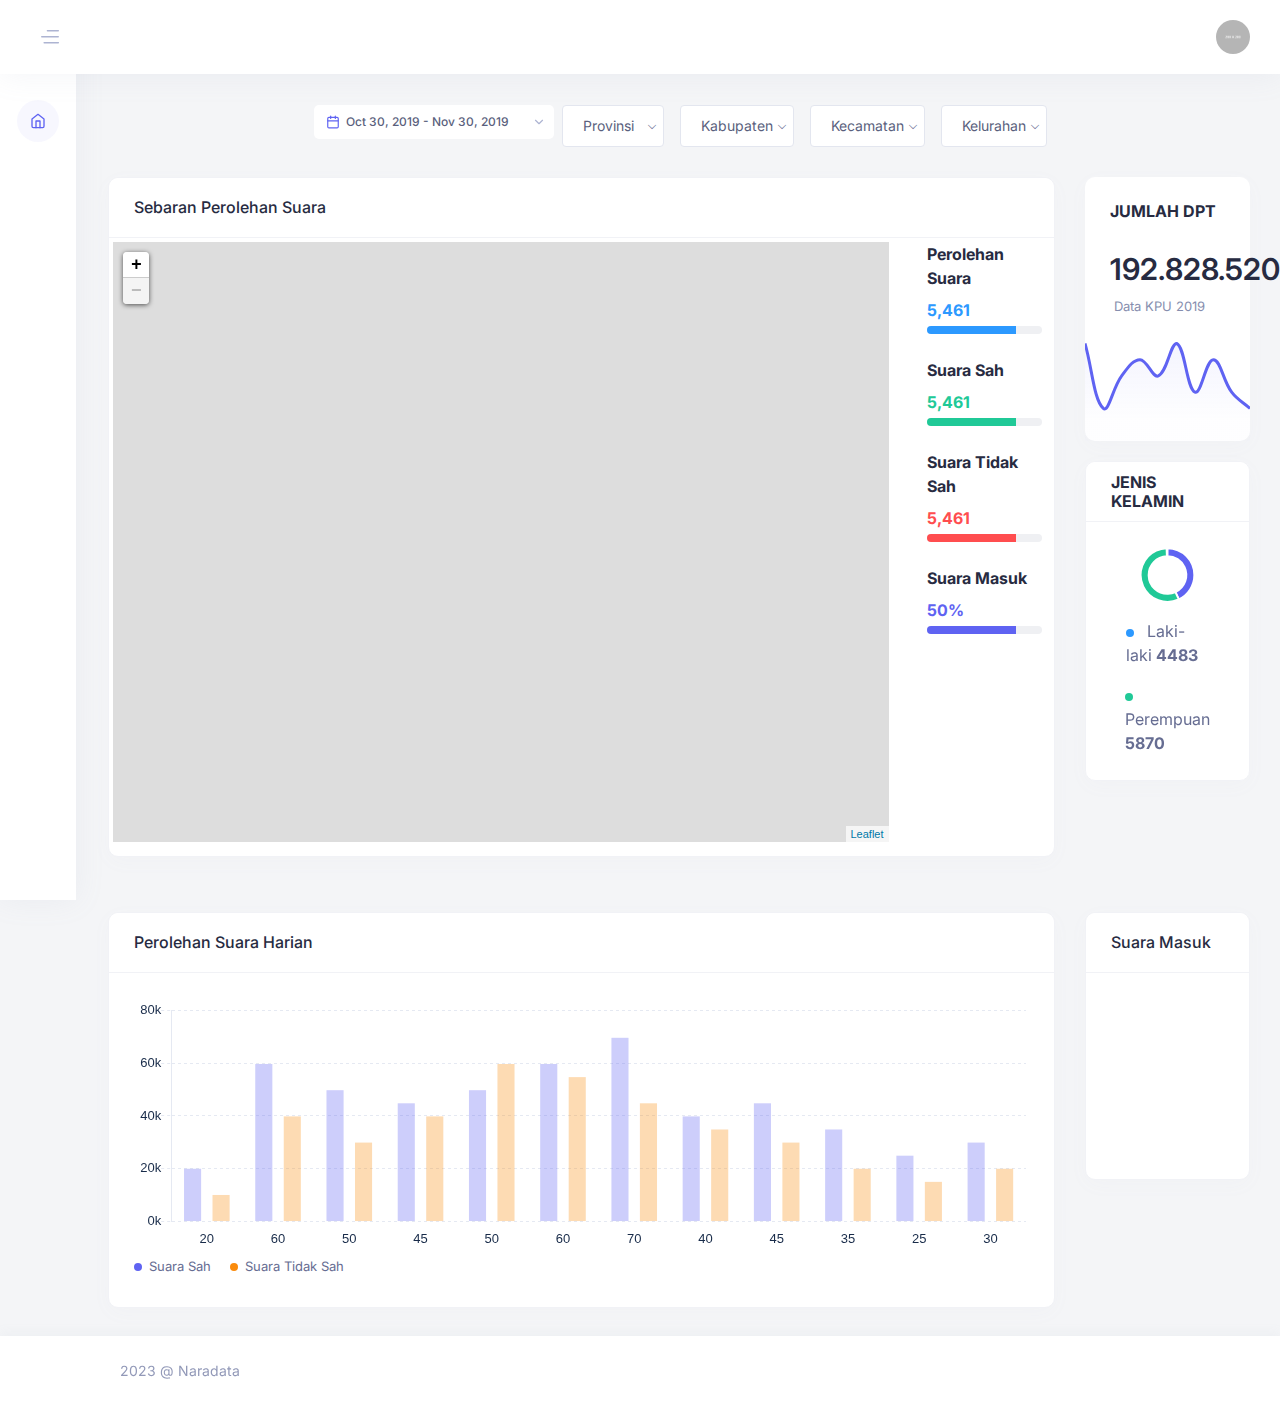
==== commit 1e0b7d76: "Added component card information Jenis Kelamin, DPT, Data Suara and apply boundary for map" ====
--- a/index.html
+++ b/index.html
@@ -773,7 +773,8 @@
             <div class="container-fluid">
                 <div class="social-dash-wrap">
                     <div class="row">
-                        <div class="col-lg-12">
+                        <div class="col-lg-10">
+                            
                             <div class="breadcrumb-main">
                                 <h4 class="text-capitalize breadcrumb-title"></h4>
                                 <div class="breadcrumb-action justify-content-center flex-wrap">
@@ -790,8 +791,20 @@
                                         </div>
                                       </div>
                                     </div>
+                                    
+                                    
                                     <div class="dropdown action-btn">
-                                        <button class="btn btn-sm btn-default btn-white dropdown-toggle" type="button" id="dropdownMenu2" data-toggle="dropdown" aria-haspopup="true" aria-expanded="false">
+                                        <div class="atbd-select-list">
+                                            <div class="atbd-select w-100 pr-2">
+                                                <select name="provinsi" id="select-search-provinsi">
+                                                    <option></option>
+                                                    <option value="1">Aceh</option>
+                                                    <option></option>
+                                                    
+                                                </select>
+                                            </div>
+                                        </div>
+                                        <!-- <button class="btn btn-sm btn-default btn-white dropdown-toggle" type="button" id="dropdownMenu2" data-toggle="dropdown" aria-haspopup="true" aria-expanded="false">
                                             Provinsi
                                         </button>
                                         <div class="dropdown-menu" aria-labelledby="dropdownMenu2">
@@ -808,10 +821,20 @@
                                                 <i class="la la-file-excel"></i> Excel (XLSX)</a>
                                             <a href="" class="dropdown-item">
                                                 <i class="la la-file-csv"></i> CSV</a>
-                                        </div>
+                                        </div> -->
                                     </div>
                                     <div class="dropdown action-btn">
-                                        <button class="btn btn-sm btn-default btn-white dropdown-toggle" type="button" id="dropdownMenu2" data-toggle="dropdown" aria-haspopup="true" aria-expanded="false">
+                                        <div class="atbd-select-list">
+                                            <div class="atbd-select w-100 pr-2">
+                                                <select name="kabupaten" id="select-search-kabupaten">
+                                                    <option></option>
+                                                    <option value="1">Tes Kabupaten</option>
+                                                    <option></option>
+                                                    
+                                                </select>
+                                            </div>
+                                        </div>
+                                        <!-- <button class="btn btn-sm btn-default btn-white dropdown-toggle" type="button" id="dropdownMenu2" data-toggle="dropdown" aria-haspopup="true" aria-expanded="false">
                                             Kabupaten
                                         </button>
                                         <div class="dropdown-menu" aria-labelledby="dropdownMenu2">
@@ -827,10 +850,20 @@
                                                 <i class="la la-file-excel"></i> Excel (XLSX)</a>
                                             <a href="" class="dropdown-item">
                                                 <i class="la la-file-csv"></i> CSV</a>
-                                        </div>
+                                        </div> -->
                                     </div>
                                     <div class="dropdown action-btn">
-                                        <button class="btn btn-sm btn-default btn-white dropdown-toggle" type="button" id="dropdownMenu2" data-toggle="dropdown" aria-haspopup="true" aria-expanded="false">
+                                        <div class="atbd-select-list">
+                                            <div class="atbd-select w-100 pr-2">
+                                                <select name="kecamatan" id="select-search-kecamatan">
+                                                    <option></option>
+                                                    <option value="1">Test Kelurahan</option>
+                                                    <option></option>
+                                                    
+                                                </select>
+                                            </div>
+                                        </div>
+                                        <!-- <button class="btn btn-sm btn-default btn-white dropdown-toggle" type="button" id="dropdownMenu2" data-toggle="dropdown" aria-haspopup="true" aria-expanded="false">
                                             Kecamatan
                                         </button>
                                         <div class="dropdown-menu" aria-labelledby="dropdownMenu2">
@@ -846,10 +879,20 @@
                                                 <i class="la la-file-excel"></i> Excel (XLSX)</a>
                                             <a href="" class="dropdown-item">
                                                 <i class="la la-file-csv"></i> CSV</a>
-                                        </div>
+                                        </div> -->
                                     </div>
                                     <div class="dropdown action-btn">
-                                        <button class="btn btn-sm btn-default btn-white dropdown-toggle" type="button" id="dropdownMenu2" data-toggle="dropdown" aria-haspopup="true" aria-expanded="false">
+                                        <div class="atbd-select-list">
+                                            <div class="atbd-select w-100 pr-2">
+                                                <select name="kelurahan" id="select-search-kelurahan">
+                                                    <option></option>
+                                                    <option value="1">Test Kecamatan</option>
+                                                    <option></option>
+                                                    
+                                                </select>
+                                            </div>
+                                        </div>
+                                        <!-- <button class="btn btn-sm btn-default btn-white dropdown-toggle" type="button" id="dropdownMenu2" data-toggle="dropdown" aria-haspopup="true" aria-expanded="false">
                                             Kelurahan
                                         </button>
                                         <div class="dropdown-menu" aria-labelledby="dropdownMenu2">
@@ -865,7 +908,7 @@
                                                 <i class="la la-file-excel"></i> Excel (XLSX)</a>
                                             <a href="" class="dropdown-item">
                                                 <i class="la la-file-csv"></i> CSV</a>
-                                        </div>
+                                        </div> -->
                                     </div>
                                     <!-- <div class="dropdown action-btn">
                                         <button class="btn btn-sm btn-default btn-white dropdown-toggle" type="button" id="dropdownMenu3" data-toggle="dropdown" aria-haspopup="true" aria-expanded="false">
@@ -886,25 +929,303 @@
                                                 <i class="la la-instagram"></i> Instagram</a>
                                         </div>
                                     </div> -->
-                                    <div class="action-btn">
+                                    <!-- <div class="action-btn">
                                         <a href="" class="btn btn-sm btn-primary btn-add">
                                             <i class="la la-plus"></i> Add New</a>
+                                    </div> -->
+                                </div>
+                            </div>
+                        </div>
+                    </div>
+                    <div class="row mb-25">
+                        <div class="col-md-12 col-lg-10 m-bottom-30">
+                            
+                            <div class="card">
+                                <div class="card-header">
+                                    <h6>Sebaran Perolehan Suara</h6>
+                                </div>
+                                <div class="card-body p-1">
+                                    <div class="row">
+                                        <div class="col-12 col-lg-10 mb-4 mb-lg-10">
+                                            <div id="leaflet-basic"></div>
+                                        </div>
+                                        <div class="col-12 col-lg">
+                                            <div class="card-body p-0">
+                                                <div class="card-progress mb-4 mx-2 mr-lg-2">
+                                                    <div class="card-progress__summery mb-1">
+                                                        <div class="mb-2">
+                                                            <strong class="color-dark">Perolehan Suara</strong>
+                                                        </div>
+                                                        <div>
+                                                            <strong class="color-info">5,461</strong>
+                                                        </div>
+                                                    </div>
+                                                    <div class="card-progress__bar">
+                                                        <div class="progress">
+                                                            <div class="progress-bar bg-info" role="progressbar" style="width: 78%" aria-valuenow="25" aria-valuemin="0" aria-valuemax="100"></div>
+                                                        </div>
+                                                    </div>
+                                                </div><!-- ends: .card-progress -->
+                                                <div class="card-progress mb-4 mx-2 mr-lg-2">
+                                                    <div class="card-progress__summery mb-1">
+                                                        <div class="mb-2">
+                                                            <strong class="color-dark">Suara Sah</strong>
+                                                        </div>
+                                                        <div>
+                                                            <strong class="color-success">5,461</strong>
+                                                        </div>
+                                                    </div>
+                                                    <div class="card-progress__bar">
+                                                        <div class="progress">
+                                                            <div class="progress-bar bg-success" role="progressbar" style="width: 78%" aria-valuenow="25" aria-valuemin="0" aria-valuemax="100"></div>
+                                                        </div>
+                                                    </div>
+                                                </div><!-- ends: .card-progress -->
+                                                <div class="card-progress mb-4 mx-2 mr-lg-2">
+                                                    <div class="card-progress__summery mb-1">
+                                                        <div class="mb-2">
+                                                            <strong class="color-dark">Suara Tidak Sah</strong>
+                                                        </div>
+                                                        <div>
+                                                            <strong class="color-danger">5,461</strong>
+                                                        </div>
+                                                    </div>
+                                                    <div class="card-progress__bar">
+                                                        <div class="progress">
+                                                            <div class="progress-bar bg-danger" role="progressbar" style="width: 78%" aria-valuenow="25" aria-valuemin="0" aria-valuemax="100"></div>
+                                                        </div>
+                                                    </div>
+                                                </div><!-- ends: .card-progress -->
+                                                <div class="card-progress mb-4 mx-2 mr-lg-2">
+                                                    <div class="card-progress__summery mb-1">
+                                                        <div class="mb-2">
+                                                            <strong class="color-dark">Suara Masuk</strong>
+                                                        </div>
+                                                        <div>
+                                                            <strong class="color-primary">50%</strong>
+                                                        </div>
+                                                    </div>
+                                                    <div class="card-progress__bar">
+                                                        <div class="progress">
+                                                            <div class="progress-bar bg-primary" role="progressbar" style="width: 78%" aria-valuenow="25" aria-valuemin="0" aria-valuemax="100"></div>
+                                                        </div>
+                                                    </div>
+                                                </div><!-- ends: .card-progress -->
+                                            </div>
+                                        </div>
                                     </div>
                                 </div>
                             </div>
-
+                        </div>
+                        <div class="col-lg-2 m-bottom-30">
+                            <div class="row">
+                                <div class="col-12 mb-20">
+                                    <div class="forcast-cardbox">
+                                        <h6 class="forcast-title text-uppercase" style="font-weight: bold;">Jumlah DPT</h6>
+                                        <div class="forcast-details">
+                                            <h1 class="forcast-value">192.828.520</h1>
+                                            <p class="forcast-status">
+                                                <span class="forcast-text">Data KPU 2019</span>
+                                            </p>
+                                        </div>
+                                        <div class="forcast__chart">
+                                            <div class="parentContainer">
+                                                <div>
+                                                    <canvas id="lineChartforcastOne"></canvas>
+                                                </div>
+                                            </div>
+                                        </div>
+                                    </div>
+                                    <!-- ends: .forcast-cardbox -->
+                                </div>
+                                <div class="col-12 mb-25">
+                                    <div class="device-chart-box">
+                                        <div class="card broder-0">
+                                            <div class="card-header">
+                                                <h6 class="text-uppercase" style="font-weight: bold;">Jenis Kelamin</h6>
+                                            </div>
+                                            <!-- ends: .card-header -->
+                                            <div class="card-body">
+                                                <div class="device-pieChart-wrap position-relative">
+                                                    <div class="pie-chart-legend"></div>
+                                                    <div>
+                                                        <canvas id="chartDoughnut2"></canvas>
+                                                    </div>
+                                                </div>
+                                                <div class="col-12 d-flex justify-content-center mt-3">
+                                                    <div class="chart-label">
+                                                        <span class="label-dot dot-info"></span>
+                                                        Laki-laki
+                                                        <strong>4483</strong>   
+                                                    </div>
+                                                </div>
+                                                <div class="col-12 d-flex justify-content-center mt-3">
+                                                    <div class="chart-label">
+                                                        <span class="label-dot dot-success"></span>
+                                                        Perempuan
+                                                        <strong>5870</strong>
+                                                    </div>
+                                                </div>
+                                                <!-- <div class="session-wrap">
+                                                    <div class="session-single">
+                                                        <div class="chart-label">
+                                                            <span class="label-dot dot-info"></span>
+                                                            Laki-laki
+                                                        </div>
+                                                        <strong>4483</strong>   
+                                                    </div>
+                                                    <div class="session-single">
+                                                        <div class="chart-label">
+                                                            <span class="label-dot dot-success"></span>
+                                                            Perempuan
+                                                        </div>
+                                                        <strong>5870</strong>
+                                                    </div>
+                                                    
+                                                </div> -->
+                                                <!-- <div class="tab-content"> -->
+                                                    <!-- <div class="tab-pane fade" id="se_device-today" role="tabpanel" aria-labelledby="se_device-today-tab">
+                                                        <div class="device-pieChart-wrap position-relative">
+                                                            <div>
+                                                                <canvas id="chartDoughnut2T"></canvas>
+                                                            </div>
+                                                        </div>
+                                                        <div class="session-wrap">
+                                                            <div class="session-single">
+                                                                <div class="chart-label">
+                                                                    <span class="label-dot dot-success"></span>
+                                                                    Desktop
+                                                                </div>
+                                                                <strong>4,483</strong>
+                                                                <sub>45%</sub>
+                                                            </div>
+                                                            <div class="session-single">
+                                                                <div class="chart-label">
+                                                                    <span class="label-dot dot-info"></span>
+                                                                    Mobile
+                                                                </div>
+                                                                <strong>5870</strong>
+                                                                <sub>30%</sub>
+                                                            </div>
+                                                            
+                                                        </div>
+                                                       
+                                                    </div> -->
+                                                    <!-- <div class="tab-pane fade active show" id="se_device-month" role="tabpanel" aria-labelledby="se_device-month-tab">
+                                                        <div class="device-pieChart-wrap position-relative">
+                                                            <div class="pie-chart-legend">
+                                                                <p>
+                                                                    <span>773</span>Total visitors
+                                                                </p>
+                                                            </div>
+            
+            
+                                                            <div>
+                                                                <canvas id="chartDoughnut2"></canvas>
+                                                            </div>
+            
+            
+                                                        </div>
+                                                        <div class="session-wrap">
+                                                            <div class="session-single">
+                                                                <div class="chart-label">
+                                                                    <span class="label-dot dot-success"></span>
+                                                                    Desktop
+                                                                </div>
+                                                                <strong>4,483</strong>
+                                                                <sub>45%</sub>
+                                                            </div>
+                                                            <div class="session-single">
+                                                                <div class="chart-label">
+                                                                    <span class="label-dot dot-info"></span>
+                                                                    Mobile
+                                                                </div>
+                                                                <strong>5870</strong>
+                                                                <sub>30%</sub>
+                                                            </div>
+                                                            <div class="session-single">
+                                                                <div class="chart-label">
+                                                                    <span class="label-dot dot-warning"></span>
+                                                                    Tablets
+                                                                </div>
+                                                                <strong>2,420</strong>
+                                                                <sub>25%</sub>
+                                                            </div>
+                                                        </div>
+                                                    </div> -->
+                                                    
+                                                <!-- </div> -->
+                                                <!-- ends: .session-wrap -->
+                                            </div>
+                                            <!-- ends: .card-body -->
+                                        </div>
+                                    </div>
+                                </div>
+                            </div>
                         </div>
                     </div>
                     <div class="row">
-                        <div class="col-md-12">
-                            <div class="card">
-                                <div class="card-body p-1">
-                                    <!-- <p class="color-dark fw-500 fs-20 mb-0">Skeleton Page</p> -->
-                                    <div id="leaflet-basic" class="leaflet-container leaflet-fade-anim leaflet-grab leaflet-touch-drag" tabindex="0" style="position: relative;">
-                                        <div class="leaflet-pane leaflet-map-pane" style="transform: translate3d(-125px, 0px, 0px);">
-                                        
+                        <div class="col-md-12 col-lg-10 mb-25">
+                            <div class="card broder-0">
+                                <div class="card-header">
+                                    <h6>Perolehan Suara Harian</h6>
+                                </div>
+                                <!-- ends: .card-header -->
+                                <div class="card-body py-30">
+                                    <div class="parentContainer">
+                                        <div>
+                                            <canvas id="barChartInEx"></canvas>
                                         </div>
                                     </div>
+                                    <ul class="legend-static">
+                                        <li style="display: inline-flex; align-items: center;">
+                                            <span style="background-color: rgb(95, 99, 242);"></span>Suara Sah
+                                        </li>
+                                        <li style="display: inline-flex; align-items: center;">
+                                            <span style="background-color: rgb(250, 139, 12);"></span>Suara Tidak Sah
+                                        </li>
+                                    </ul>
+                                </div>
+                                <!-- ends: .card-body -->
+                            </div>
+                        </div>
+                        <div class="col-2 mb-25">
+                            <div class="device-chart-box">
+                                <div class="card broder-0">
+                                    <div class="card-header">
+                                        <h6>Suara Masuk</h6>
+                                    </div>
+                                    <!-- ends: .card-header -->
+                                    <div class="card-body">
+                                        <div class="device-pieChart-wrap position-relative">
+                                            <div class="pie-chart-legend"></div>
+                                            <div>
+                                                <canvas id="chartDoughnut2"></canvas>
+                                            </div>
+                                        </div>
+                                        <!-- <div class="session-wrap">
+                                            <div class="session-single">
+                                                <div class="chart-label">
+                                                    <span class="label-dot dot-info "></span>
+                                                    Laki-laki
+                                                </div>
+                                                <strong>4,483</strong>
+                                                <sub>45%</sub>
+                                            </div>
+                                            <div class="session-single">
+                                                <div class="chart-label">
+                                                    <span class="label-dot dot-success"></span>
+                                                    Perempuan
+                                                </div>
+                                                <strong>5870</strong>
+                                                <sub>30%</sub>
+                                            </div>
+                                            
+                                        </div> -->
+                                        
+                                        <!-- ends: .session-wrap -->
+                                    </div>
+                                    <!-- ends: .card-body -->
                                 </div>
                             </div>
                         </div>
@@ -964,7 +1285,7 @@
     <script src="assets/vendor_assets/js/accordion.js"></script>
     <script src="assets/vendor_assets/js/autoComplete.js"></script>
     <script src="assets/vendor_assets/js/Chart.min.js"></script>
-    <script src="assets/vendor_assets/js/charts.js"></script>
+   
     <script src="assets/vendor_assets/js/daterangepicker.js"></script>
     <script src="assets/vendor_assets/js/drawer.js"></script>
     <script src="assets/vendor_assets/js/dynamicBadge.js"></script>
@@ -999,8 +1320,10 @@
     <script src="assets/theme_assets/js/googlemap-init.js"></script>
     <script src="assets/theme_assets/js/icon-loader.js"></script>
     <script src="assets/theme_assets/js/jvectormap-init.js"></script>
+    <script src="assets/theme_assets/js/basemap.js"></script>
     <script src="assets/theme_assets/js/main.js"></script>
-    <script src="assets/theme_assets/js/basemap.js"></script>
+    <script src="assets/theme_assets/js/charts-customize.js"></script>
+    <script src="assets/theme_assets/js/app.js"></script>
     <!-- endinject-->
 </body>
 
